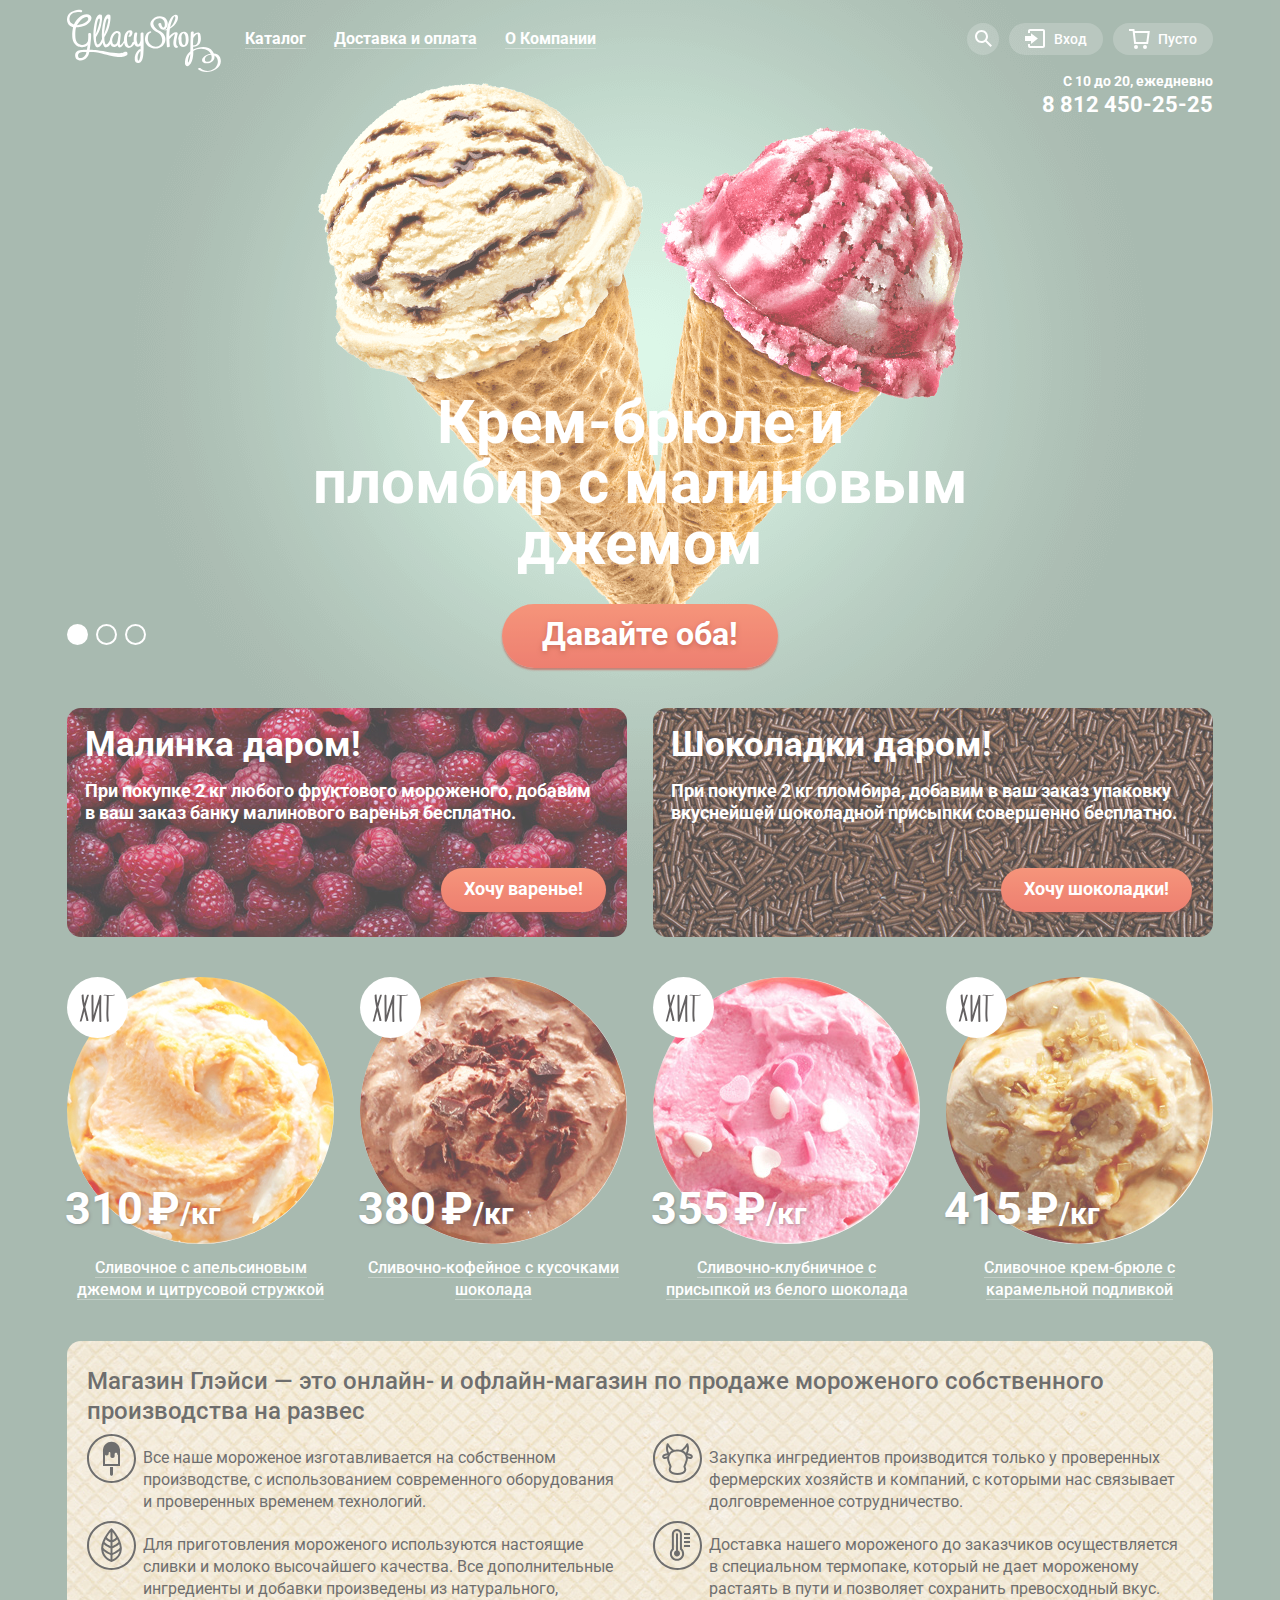
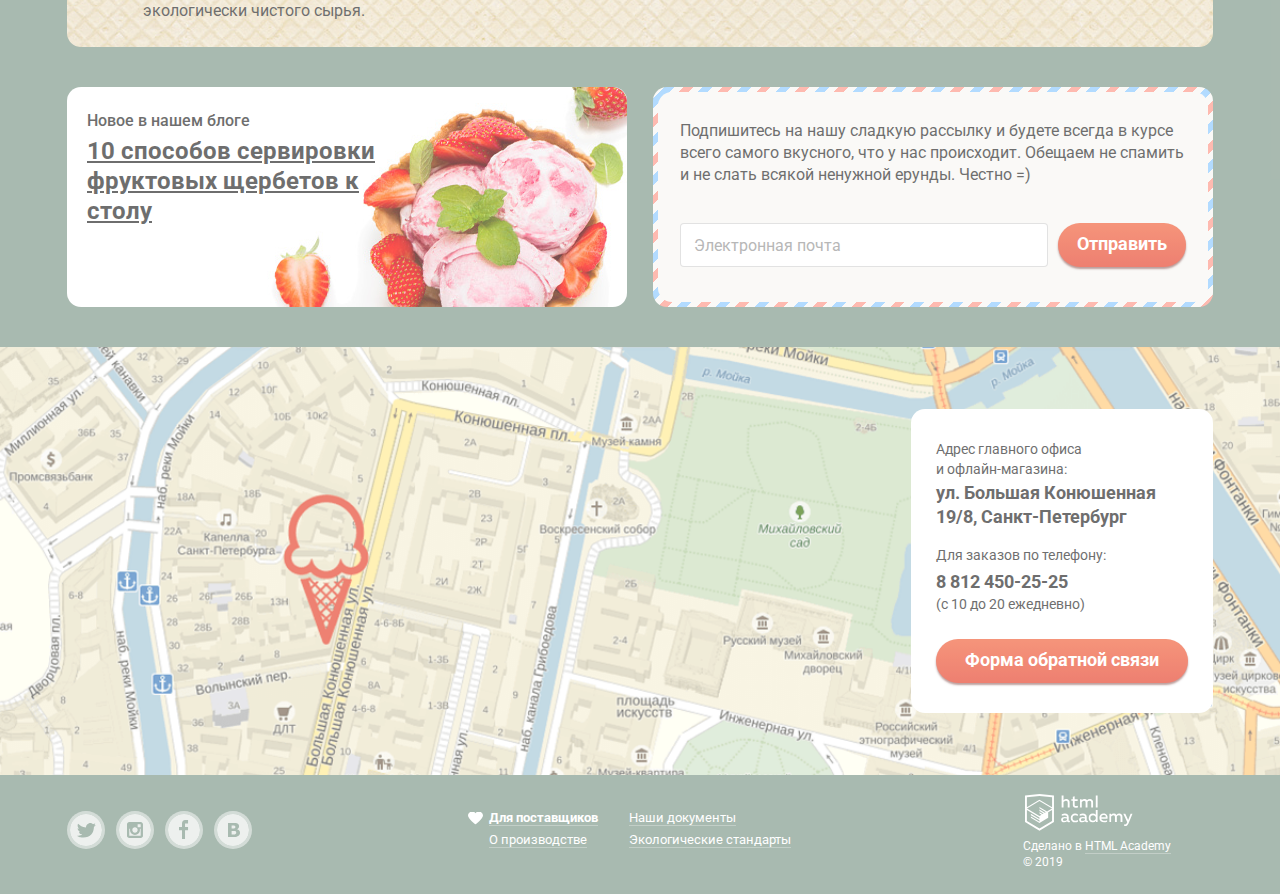
==== index.html @ b6d03031 "Исправление верстки кнопок быстрый просмотр." ====
<!DOCTYPE html>
<html lang="ru">
  <head>
    <meta charset="utf-8">
    <title>HTML Academy: Глейси</title>
    <link href="css/normalize.css" rel="stylesheet">
    <link href="https://fonts.googleapis.com/css?family=Roboto:400,500,700&display=swap" rel="stylesheet">
    <link href="css/style.css" rel="stylesheet">
    <style>
      HTML {
        background-repeat: no-repeat;
        background-position:  50% 0;
        /* Mobile layout by default */
        background-image: url( "img/gllacy-index.jpg" );
      }
      /* Tablet */
      @media ( min-width: 760px ) {
        HTML {
          /* Tablet layout */
          background-image: url( "img/760.png" );
        }
      }
      /* Desktop */
      @media ( min-width: 960px ) {
        HTML {
          /* Desktop layout */
          background-image: url( "img/gllacy-index.jpg" );
        }
      }
    </style>
  </head>
  <body class="theme-green">
    <header class="main-header container">
      <nav class="main-navigation">
        <a class="main-header-logo">
          <img src="img/gllacy-shop-logo.svg" width="154" height="64" alt="Gllacy Shop">
        </a>

        <ul class="site-navigation">
          <li class="site-navigation-item">
            <a class="site-navigation-link" href="catalog.html">
              <span class="link">Каталог</span>
            </a>

            <ul class="site-navigation-submenu">
              <li>
                <a class="site-navigation-submenu-link site-navigation-submenu-link-marked" href="#">Новинки</a>
              </li>

              <li>
                <a class="site-navigation-submenu-link" href="catalog.html">Сливочное</a>
              </li>

              <li>
                <a class="site-navigation-submenu-link" href="#">Щербеты</a>
              </li>

              <li>
                <a class="site-navigation-submenu-link" href="#">Фруктовый лед</a>
              </li>

              <li>
                <a class="site-navigation-submenu-link" href="#">Мелорин</a>
              </li>
            </ul>
          </li>

          <li class="site-navigation-item">
            <a class="site-navigation-link" href="#">
              <span class="link">Доставка и оплата</span>
            </a>
          </li>

          <li class="site-navigation-item">
            <a class="site-navigation-link" href="#">
              <span class="link">О Компании</span>
            </a>
          </li>
        </ul>
      </nav>

      <div class="user-menu">
        <section class="user-menu-search user-menu-dropdown">
          <a class="action-button action-button-search action-button-dropdown" href="#">Поиск</a>

          <h2 class="visually-hidden">Поиск по сайту</h2>

          <form class="form menu-dropdown visually-hidden" action="https://echo.htmlacademy.ru" method="get">
            <label class="visually-hidden" for="search">Поиск</label>
            <input class="text-field" type="search" name="search" id="search" placeholder="Что ищем?" required>

            <button class="visually-hidden" type="submit" tabindex="-1">Найти</button>
          </form>
        </section>

        <section class="user-menu-authorization user-menu-dropdown">
          <a class="action-button action-button-login action-button-dropdown" href="#">Вход</a>

          <h2 class="visually-hidden">Авторизация</h2>

          <form class="form form-vertical menu-dropdown visually-hidden" action="https://echo.htmlacademy.ru" method="post">
            <p class="form-field">
              <label class="visually-hidden" for="login-email">Электронная почта</label>
              <input class="text-field" type="email" name="email" id="login-email" placeholder="Электронная почта" required>
            </p>

            <p class="form-field">
              <label class="visually-hidden" for="login-password">Пароль</label>
              <input class="text-field" type="password" name="password" id="login-password" placeholder="Пароль" required>
            </p>

            <button class="button" type="submit">Войти</button>

            <ul class="links">
              <li class="link-item">
                <a class="link link-theme-light" href="#">Забыли пароль?</a>
              </li>

              <li class="link-item">
                <a class="link link-theme-light" href="#">Новая регистрация</a>
              </li>
            </ul>
          </form>
        </section>

        <section class="user-menu-basket user-menu-dropdown">
          <a class="action-button action-button-basket action-button-dropdown" href="" aria-label="корзина">Пусто</a>

          <h2 class="visually-hidden">Корзина</h2>
        </section>
      </div>

      <div class="contacts">
        <p class="contacts-work-hours">С 10 до 20, ежедневно</p>

        <a class="contacts-phone" href="tel:+78124502525">8 812 450-25-25</a>
      </div>
    </header>

    <main>
      <h1 class="visually-hidden">Магазин мороженого собственного производства Gllacy Shop</h1>

      <section class="promo container">
        <ul class="promo-slides">
          <li class="promo-slide opened">
            <h2 class="promo-slide-title">Крем-брюле и пломбир с малиновым джемом</h2>

            <p class="promo-slide-image">
              <img src="img/promo-slide-1.png" width="1045" height="881" alt="Крем-брюле и пломбир с малиновым джемом">
            </p>

            <a class="button button-large" href="#">Давайте оба!</a>
          </li>

          <li class="promo-slide">
            <h2 class="promo-slide-title">Шоколадный пломбир и лимонный сорбет</h2>

            <p class="promo-slide-image">
              <img src="img/promo-slide-2.png" width="1065" height="859" alt="Шоколадный пломбир и лимонный сорбет">
            </p>

            <a class="button button-large" href="#">Давайте оба!</a>
          </li>

          <li class="promo-slide">
            <h2 class="promo-slide-title">Пломбир с помадкой и&nbsp;клубничный щербет</h2>

            <p class="promo-slide-image">
              <img src="img/promo-slide-3.png" width="1079" height="854" alt="Пломбир с помадкой и клубничный щербет">
            </p>

            <a class="button button-large" href="#">Давайте оба!</a>
          </li>
        </ul>

        <ul class="promo-controls">
          <li class="promo-controls-item">
            <button class="promo-controls-button promo-controls-button-current" id="promo-controls-button-theme-green">
              Крем-брюле и пломбир с малиновым джемом
            </button>
          </li>

          <li class="promo-controls-item">
            <button class="promo-controls-button" id="promo-controls-button-theme-grey">
              Шоколадный пломбир и лимонный сорбет
            </button>
          </li>

          <li class="promo-controls-item">
            <button class="promo-controls-button" id="promo-controls-button-theme-brown">
              Пломбир с помадкой и клубничный щербет
            </button>
          </li>
        </ul>
      </section>

      <section class="discount container">
        <h2 class="visually-hidden">Акции</h2>

        <ul class="discount-list">
          <li class="discount-list-item discount-list-item-raspberries">
            <h3 class="discount-list-title">Малинка даром!</h3>

            <p class="discount-list-text">
              При покупке 2&nbsp;кг любого фруктового мороженого, добавим в&nbsp;ваш заказ банку малинового варенья
              бесплатно.
            </p>

            <p class="discount-list-actions">
              <a class="button" href="#">Хочу варенье!</a>
            </p>
          </li>

          <li class="discount-list-item discount-list-item-chocolate">
            <h3 class="discount-list-title">Шоколадки даром!</h3>

            <p class="discount-list-text">
              При покупке 2&nbsp;кг пломбира, добавим в&nbsp;ваш заказ упаковку вкуснейшей шоколадной присыпки
              совершенно бесплатно.
            </p>

            <p class="discount-list-actions">
              <a class="button" href="#">Хочу шоколадки!</a>
            </p>
          </li>
        </ul>
      </section>

      <section class="hits container">
        <h2 class="visually-hidden">Хиты продаж</h2>

        <ul class="hits-catalog-list">
          <li class="hits-catalog-list-item">
            <article class="product product-hit">
              <h3 class="product-title">
                <a class="link" href="#">Сливочное с&nbsp;апельсиновым джемом и&nbsp;цитрусовой стружкой</a>
              </h3>

              <p class="product-photo">
                <img src="img/product-01.jpg" width="267" height="267" alt="Сливочное с апельсиновым джемом и цитрусовой стружкой">
              </p>

              <p class="product-price">
                310&hairsp;₽
                <span class="product-price-weight">/кг</span>
              </p>

              <a class="button visually-hidden" href="#">Быстрый просмотр</a>
            </article>
          </li>

          <li class="hits-catalog-list-item">
            <article class="product product-hit">
              <h3 class="product-title">
                <a class="link" href="#">Сливочно-кофейное с&nbsp;кусочками шоколада</a>
              </h3>

              <p class="product-photo">
                <img src="img/product-02.jpg" width="267" height="267" alt="Сливочно-кофейное с кусочками шоколада">
              </p>

              <p class="product-price">
                380&hairsp;₽
                <span class="product-price-weight">/кг</span>
              </p>

              <a class="button visually-hidden" href="#">Быстрый просмотр</a>
            </article>
          </li>

          <li class="hits-catalog-list-item">
            <article class="product product-hit">
              <h3 class="product-title">
                <a class="link" href="#">Сливочно-клубничное&nbsp;с присыпкой из&nbsp;белого шоколада</a>
              </h3>

              <p class="product-photo">
                <img src="img/product-03.jpg" width="267" height="267" alt="Сливочно-клубничное с присыпкой из белого шоколада">
              </p>

              <p class="product-price">
                355&hairsp;₽
                <span class="product-price-weight">/кг</span>
              </p>

              <a class="button visually-hidden" href="#">Быстрый просмотр</a>
            </article>
          </li>

          <li class="hits-catalog-list-item">
            <article class="product product-hit">
              <h3 class="product-title">
                <a class="link" href="#">Сливочное крем-брюле&nbsp;с карамельной подливкой</a>
              </h3>

              <p class="product-photo">
                <img src="img/product-04.jpg" width="267" height="267" alt="Сливочное крем-брюле с карамельной подливкой">
              </p>

              <p class="product-price">
                415&hairsp;₽
                <span class="product-price-weight">/кг</span>
              </p>

              <a class="button visually-hidden" href="#">Быстрый просмотр</a>
            </article>
          </li>
        </ul>
      </section>

      <div class="container">
        <section class="about">
          <h2 class="visually-hidden">Магазин мороженного собственного производства Gllacy Shop</h2>

          <p class="about-text">
            Магазин Глэйси &mdash; это онлайн- и&nbsp;офлайн-магазин по&nbsp;продаже мороженого собственного
            производства на&nbsp;развес
          </p>

          <ul class="about-briefly-list">
            <li class="about-briefly-list-item about-briefly-list-item-factory">
              Все наше мороженое изготавливается на&nbsp;собственном производстве, с&nbsp;использованием современного
              оборудования и&nbsp;проверенных временем технологий.
            </li>

            <li class="about-briefly-list-item about-briefly-list-item-suppliers">
              Закупка ингредиентов производится только у&nbsp;проверенных фермерских хозяйств и&nbsp;компаний,
              с&nbsp;которыми нас связывает долговременное сотрудничество.
            </li>

            <li class="about-briefly-list-item about-briefly-list-item-natural">
              Для приготовления мороженого используются настоящие сливки и&nbsp;молоко высочайшего качества. Все
              дополнительные ингредиенты и&nbsp;добавки произведены из&nbsp;натурального, экологически чистого сырья.
            </li>

            <li class="about-briefly-list-item about-briefly-list-item-delivery">
              Доставка нашего мороженого до&nbsp;заказчиков осуществляется в&nbsp;специальном термопаке, который
              не&nbsp;дает мороженому растаять в&nbsp;пути и&nbsp;позволяет сохранить превосходный вкус.
            </li>
          </ul>
        </section>
      </div>

      <div class="content-group container">
        <article class="post-anons">
          <p class="post-anons-subtitle">Новое в нашем блоге</p>

          <h3 class="post-anons-title">
            <a href="#">10&nbsp;способов сервировки фруктовых щербетов к столу</a>
          </h3>
        </article>

        <section class="subscription">
          <h2 class="visually-hidden">Подписка на новости</h2>

          <p class="subscription-text">
            Подпишитесь на&nbsp;нашу сладкую рассылку и&nbsp;будете всегда в&nbsp;курсе всего самого вкусного, что
            у&nbsp;нас происходит. Обещаем не&nbsp;спамить и&nbsp;не&nbsp;слать всякой ненужной ерунды. Честно =)
          </p>

          <form class="form form-subscription" action="https://echo.htmlacademy.ru" method="post">
            <label class="visually-hidden" for="subscription-email">Электронная почта</label>
            <input class="text-field" type="email" name="email" id="subscription-email" placeholder="Электронная почта" required>

            <button class="button" type="submit">Отправить</button>
          </form>
        </section>
      </div>

      <section class="location">
        <div class="container">
          <h2 class="visually-hidden">Наш адрес и телефон</h2>

          <div class="location-contacts">
            <p class="location-contacts-text">
              Адрес главного офиса и&nbsp;офлайн&#8209;магазина:

              <strong class="location-contacts-text-address">ул. Большая Конюшенная 19/8, Санкт-Петербург</strong>
            </p>

            <p class="location-contacts-text">
              Для заказов по телефону:
              <a href="tel:+78124502525" class="location-contacts-text-phone">8 812 450-25-25</a>
              <span class="location-contacts-text-info">(с 10 до 20 ежедневно)</span>
            </p>

            <p class="location-contacts-actions">
              <button class="button js-feedback-dialog-button" type="button">Форма обратной связи</button>
            </p>
          </div>
        </div>

        <p class="location-map">
          <img src="img/map.png" width="1200" height="430" alt="">
        </p>
      </section>
    </main>

    <footer class="main-footer container">
      <ul class="main-footer-socials">
        <li class="main-footer-socials-item">
          <a class="social-button social-button-twitter" href="#">Twitter</a>
        </li>

        <li class="main-footer-socials-item">
          <a class="social-button social-button-instagram" href="#">Instagram</a>
        </li>

        <li class="main-footer-socials-item">
          <a class="social-button social-button-facebook" href="#">Facebook</a>
        </li>

        <li class="main-footer-socials-item">
          <a class="social-button social-button-vk" href="#">Vk</a>
        </li>
      </ul>

      <div class="main-footer-links">
        <ul class="main-footer-links-list">
          <li class="main-footer-links-list-item main-footer-links-list-item-favourite">
            <a class="link" href="#">Для поставщиков</a>
          </li>

          <li class="main-footer-links-list-item">
            <a class="link" href="#">О производстве</a>
          </li>
        </ul>

        <ul class="main-footer-links-list">
          <li class="main-footer-links-list-item">
            <a class="link" href="#">Наши документы</a>
          </li>

          <li class="main-footer-links-list-item">
            <a class="link" href="#">Экологические стандарты</a>
          </li>
        </ul>
      </div>

      <div class="main-footer-copyright">
        <a class="html-academy-logo" href="https://htmlacademy.ru/intensive/htmlcss">
          <img src="img/html-academy-logo.svg" width="108" height="39" alt="HTML Academy">
        </a>

        <p class="main-footer-copyright-text">
          Сделано в
          <a class="link" href="https://htmlacademy.ru/intensive/htmlcss">HTML Academy</a>
          &copy;&nbsp;2019
        </p>
      </div>
    </footer>

    <div class="dialog-overlay">
      <section class="dialog">
        <h2 class="dialog-title">Мы обязательно вам ответим!</h2>

        <form class="form form-vertical form-feedback" action="https://echo.htmlacademy.ru" method="post">
          <p class="form-field">
            <label class="visually-hidden" for="name">Имя</label>
            <input class="text-field" type="text" name="name" id="name" placeholder="Как вас зовут?" required>
          </p>

          <p class="form-field">
            <label class="visually-hidden" for="email">Электронная почта</label>
            <input class="text-field" type="email" name="email" id="email" placeholder="Ваша почта для ответа?" required>
          </p>

          <p class="form-field">
            <label class="visually-hidden" for="message">Сообщение</label>
            <textarea class="textarea-field" name="message" id="message" placeholder="Напишите что-нибудь..." required></textarea>
          </p>

          <button class="button" type="submit">Отправить</button>
        </form>

        <button class="dialog-close js-dialog-close-button" type="button">Закрыть</button>
      </section>
    </div>

    <script src="js/script.js"></script>
  </body>
</html>
---- css/style.css ----
body {
  position: relative;
  z-index: 1;
  font-family: 'Roboto', 'Arial', sans-serif;
  font-size: 16px;
  line-height: 22px;
  transition: background-color 3s;
}

.theme-green {
  color: #ffffff;
  background-color: #849d8f;
}

.theme-grey {
  color: #ffffff;
  background-color: #8996a6;
}

.theme-brown {
  color: #ffffff;
  background-color: #9d8b84;
}

.container {
  width: 1146px;
  padding: 0 27px;
  margin: 0 auto;
}

.visually-hidden {
  position: absolute;
  width: 1px;
  height: 1px;
  margin: -1px;
  clip: rect(0 0 0 0);
  overflow-x: hidden;
}

.link {
  text-decoration: none;
  color: #ffffff;
  border-bottom: 1px solid rgba(255, 255, 255, .3);
}

.link:hover,
.link:focus {
  color: #ffbc9e;
  border-bottom-color: rgba(249, 172, 159, .3);
}

.link-theme-light {
  color: #323232;
  border-bottom-color: rgba(0, 0, 0, .3);
}

.link-theme-light:hover,
.link-theme-light:active {
  color: #e84d37;
  border-bottom-color: rgba(236, 89, 60, .3);
}

.button {
  display: inline-block;
  padding: 9px 23px 11px;
  min-width: 100px;
  font-size: 18px;
  line-height: 24px;
  font-weight: 700;
  text-decoration: none;
  color: #ffffff;
  text-align: center;
  border: 0;
  border-radius: 46px;
  background-image: linear-gradient(#f26843, #e74a35);
  box-shadow: 0 2px 2px 0 rgba(85, 8, 0, .54);
}

.button:hover,
.button:focus {
  color: #fefefe;
  background-image:
    linear-gradient(rgba(255, 255, 255, .2), rgba(255, 255, 255, .2)),
    linear-gradient(#f26843, #e74a35);
  box-shadow: 0 1px 2px 0 #ac1000;
}

.button:active {
  color: #fceeec;
  background-image:
    linear-gradient(rgba(0, 0, 0, .07), rgba(0, 0, 0, .07)),
    linear-gradient(to top, #f26843, #e74a35);
  box-shadow: inset 0 2px 2px 0 #942718;
}

.button-large {
  padding: 8px 40px 12px;
  font-size: 32px;
  line-height: 44px;
  color: #ffffff;
  text-shadow: 0 2px 5px rgba(160, 32, 11, .76);
  background:
    linear-gradient(#f26843, #e74a35);
  box-shadow: 0 2px 2px 0 rgba(172, 16, 0, .64);
}

.button-large:hover,
.button-large:focus {
  background-image:
    linear-gradient(rgba(255, 255, 255, .2), rgba(255, 255, 255, .2)),
    linear-gradient(#f26843, #e74a35);
  box-shadow: 0 2px 2px 0 #ac1000;
}

.button-large:active {
  background:
    linear-gradient(rgba(0, 0, 0, .07), rgba(0, 0, 0, .07)),
    linear-gradient(to top, #f26843, #e74a35);
  box-shadow: inset 0 2px 2px 0 #942718;
}

.secondary-button {
  display: inline-block;
  height: 36px;
  padding: 0 30px;
  font-size: 16px;
  font-weight: 500;
  line-height: 36px;
  text-decoration: none;
  white-space: nowrap;
  color: #ffffff;
  border: none;
  border-radius: 36px;
  background-color: rgba(251, 252, 251, .2);
  box-shadow: inset 0 0 0 2px #ffffff;
}

.secondary-button:hover,
.secondary-button:focus {
  color: #323232;
  background-color: #fbfcfe;
}

.secondary-button:active {
  color: #323232;
  background-color: #ededed;
  box-shadow: inset 0 2px 1px 0 #696969;
}

.text-field,
.textarea-field {
  box-sizing: border-box;
  width: 100%;
  height: 44px;
  padding: 0 13px;
  font: inherit;
  font-weight: 700;
  border: 1px solid rgba(178, 178, 178, .52);
  border-radius: 4px;
  color: #323232;
}

.text-field::-webkit-input-placeholder,
.textarea-field::-webkit-input-placeholder {
  font-weight: 400;
  color: #999999;
}

.text-field:-ms-input-placeholder,
.textarea-field:-ms-input-placeholder {
  font-weight: 400;
  color: #999999;
}

.text-field::-ms-input-placeholder,
.textarea-field::-ms-input-placeholder {
  font-weight: 400;
  color: #999999;
}

.text-field::placeholder,
.textarea-field::placeholder {
  font-weight: 400;
  color: #999999;
}

.text-field:hover,
.textarea-field:hover {
  padding: 0 12px;
  border-width: 2px;
  border-color: rgba(154, 154, 154, .52);
}

.text-field:focus,
.textarea-field:focus {
  padding: 0 12px;
  border-width: 2px;
  border-color: rgba(46, 136, 228, .54);
  outline: none;
}

.textarea-field {
  height: 155px;
  padding: 10px 13px;
}

.textarea-field:hover,
.textarea-field:focus {
  padding: 9px 12px;
}

.checkbox-label {
  display: inline-flex;
  font-weight: 500;
}

.checkbox-label::before {
  content: '';
  flex-shrink: 0;
  display: inline-block;
  width: 24px;
  height: 20px;
  margin-right: 8px;
  opacity: .8;
  background: url('../img/checkbox-field.svg') no-repeat;
  background-size: 20px 20px;
}
.checkbox-input:checked + .checkbox-label::before {
  background-image: url('../img/checkbox-field-checked.svg');
  background-size: 24px 20px;
}

.checkbox-label:hover::before,
.checkbox-input:focus + .checkbox-label::before {
  opacity: 1;
}

.checkbox-input:disabled + .checkbox-label::before {
  opacity: .4;
}

.checkbox-input:focus + .checkbox-label::before {
  outline: 1px dotted #212121; /* todo: сделать кросбраузерно */
  outline: 5px auto -webkit-focus-ring-color;
}

.radio-label {
  position: relative;
  display: inline-flex;
  font-weight: 500;
}

.radio-label::before {
  content: '';
  flex-shrink: 0;
  display: inline-block;
  box-sizing: border-box;
  width: 22px;
  height: 22px;
  margin-right: 10px;
  border: 3px solid rgba(255, 255, 255, .8);
  border-radius: 50%;
}

.radio-input:checked + .radio-label::after {
  content: '';
  position: absolute;
  left: 11px;
  top: 11px;
  -webkit-transform: translate(-50%, -50%);
  transform: translate(-50%, -50%);
  border: 4px solid rgba(255, 255, 255, .8);
  border-radius: 50%;
}

.radio-input:not(:disabled) + .radio-label:hover::before,
.radio-input:checked:not(:disabled) + .radio-label:hover::after {
  border-color: #ffffff;
}

.radio-input:disabled + .radio-label::before,
.radio-input:checked:disabled + .radio-label::after {
  border-color: rgba(255, 255, 255, .4);
}

.radio-input:focus + .radio-label::before {
  outline: 1px dotted #212121; /* todo: сделать кросбраузерно */
  outline: 5px auto -webkit-focus-ring-color;
}

.select-field {
  box-sizing: border-box;
  width: 194px;
  height: 37px;
  padding: 0 15px;
  color: #ffffff;
  border-radius: 37px;
  border: none;
  background-color: rgba(248, 247, 244, .2);
  background-image: url('../img/select-arrow.svg');
  background-repeat: no-repeat;
  background-position: calc(100% - 15px) 50%;
  -webkit-appearance: none;
  -moz-appearance: none;
  appearance: none;
}

.select-field:hover {
  color: #323232;
  background-image: url('../img/select-arrow-hover.svg');
}

.select-field::-ms-expand {
  display: none;
}

.select-field option {
  color: #323232;
}

.noUi-target {
  position: relative;
  width: 100%;
  height: 4px;
  background-color: rgba(248, 247, 244, .5);
}

.noUi-base,
.noUi-connects {
  position: relative;
  z-index: 1;
  width: 100%;
  height: 100%;
}

.noUi-connects {
  overflow: hidden;
  z-index: 0;
}

.noUi-connect,
.noUi-origin {
  will-change: transform;
  position: absolute;
  z-index: 1;
  top: 0;
  left: 0;
  height: 100%;
  width: 100%;
  -webkit-transform-origin: 0 0;
  transform-origin: 0 0;
  -webkit-transform-style: flat;
  transform-style: flat;
}

.noUi-connect {
  background-color: #ffffff;
}

.noUi-origin {
  left: auto;
  right: 0;
  height: 0;
}

.noUi-state-tap .noUi-connect,
.noUi-state-tap .noUi-origin {
  transition: -webkit-transform 0.3s;
  transition: transform 0.3s;
  transition: transform 0.3s, -webkit-transform 0.3s;
}

.noUi-handle {
  position: absolute;
  top: -8px;
  right: -10px;
  left: auto;
  box-sizing: border-box;
  width: 20px;
  height: 20px;
  background-color: #ababab;
  border: 8px solid #ffffff;
  border-radius: 50%;
  -webkit-backface-visibility: hidden;
  backface-visibility: hidden;
}

.noUi-active {
  top: -9px;
  right: -11px;
  width: 22px;
  height: 22px;
  border-width: 9px;
}

.form {
  display: flex;
  flex-wrap: wrap;
}

.form-vertical .form-field {
  width: 100%;
}

.form .links {
  margin: 0 0 0 19px;
  padding: 0;
  font-size: 13px;
  line-height: 22px;
  list-style: none;
}

.form-field {
  margin: 0;
}

.form-field:not(:only-child) {
  margin-bottom: 20px;
}

.form-subscription {
  justify-content: space-between;
}

.form-subscription .text-field {
  width: 368px;
}

.form-subscription .button {
  padding-left: 19px;
  padding-right: 19px;
}

.form-feedback .text-field {
  width: 267px;
}

.form-feedback .button {
  margin-left: auto;
}

.label-field {
  display: block;
  margin: 0 0 8px 16px;
  font-size: 14px;
  line-height: 16px;
  font-weight: 500;
}

body {
  opacity: .7;
}

.checkbox-field-group,
.radio-field-group {
  display: flex;
  align-items: center;
  padding: 7px 15px;
  border-radius: 37px;
  background-color: rgba(255, 255, 255, .2);
}

.checkbox-field,
.radio-field {
  display: inline-flex;
  margin: 0;
}

.checkbox-field:not(:last-child) {
  margin-right: 20px;
}

.radio-field:not(:last-child) {
  margin-right: 18px;
}

.range-field {
  width: 176px;
  padding: 16.5px 20px;
  border-radius: 37px;
  background-color: rgba(255, 255, 255, .2);
}

.breadcrumbs-list {
  display: inline-flex;
  padding: 0;
  margin: 0;
  font-size: 14px;
  line-height: 16px;
  list-style: none;
}

.breadcrumbs-item:not(:last-child)::after {
  content: '\00BB';
  margin-left: 3px;
}

.breadcrumbs-item:not(:last-child) {
  margin-right: 8px;
}

.pagination {
  display: flex;
  margin: 0;
  padding: 0;
  list-style: none;
}

.pagination-item:not(:last-child) {
  margin-right: 2px;
}

.pagination-button {
  display: block;
  box-sizing: border-box;
  min-width: 26px;
  padding: 0 3px;
  font-size: 16px;
  font-weight: 500;
  line-height: 26px;
  text-decoration: none;
  text-align: center;
  color: #ffffff;
  border-radius: 50%;
}

.pagination-button:hover {
  background-color: rgba(255, 255, 255, .2);
}

.pagination-button-current,
.pagination-button-current:hover {
  color: #323232;
  background-color: #ffffff;
}

.pagination-button-back,
.pagination-button-forward {
  position: relative;
  font-size: 0;
}

.pagination-button-back {
  margin-right: 5px;
}
.pagination-button-forward {
  margin-left: 5px;
}

.pagination-button-back:hover,
.pagination-button-forward:hover {
  background: none;
}

.pagination-button-back::before,
.pagination-button-forward::before {
  content: '';
  position: absolute;
  top: 8px;
  width: 8px;
  height: 8px;
  border-color: #ffffff;
  border-style: solid;
  -webkit-transform: rotate(45deg);
  transform: rotate(45deg);
}

.pagination-button-back::before {
  left: 10px;
  border-width: 0 0 1.3px 1.3px;
}

.pagination-button-forward::before {
  right: 10px;
  border-width: 1.3px 1.3px 0 0;
}

.pagination-button-disabled::before {
  border-color: rgba(255, 255, 255, .2);
}

.main-header {
  display: flex;
  flex-wrap: wrap;
  justify-content: space-between;
  align-items: center;
  padding-top: 9px;
}

.main-navigation {
  display: inline-flex;
  max-width: 873px;
  align-items: center;
}

.main-header .breadcrumbs-list {
  align-self: flex-end;
  margin-bottom: 4px;
  width: 80%;
}

.main-header .contacts {
  width: 20%;
  text-align: right;
}

.main-header .user-menu + .contacts {
  width: 100%;
}

.main-header-logo {
  margin-right: 10px;
}

.main-header-logo img {
  vertical-align: bottom;
}

.site-navigation {
  display: inline-flex;
  flex-wrap: wrap;
  max-width: 725px;
  padding: 0;
  margin: -5px 0 0;
  list-style: none;
}

.site-navigation-link {
  display: inline-block;
  padding: 0 14px;
  line-height: 32px;
  font-weight: 700;
  border-radius: 14px;
  text-decoration: none;
}

.site-navigation-item {
  position: relative;
}

.site-navigation-link:hover,
.site-navigation-link:focus {
  background-color: #f7f6f3;
}

.site-navigation-link:active {
  background-color: #ededed;
}

.site-navigation-link-current,
.site-navigation-link-current:hover,
.site-navigation-link-current:focus {
  background-color: #d07058;
}

.site-navigation-link:hover .link,
.site-navigation-link:focus .link {
  border: none;
  color: #323232;
}

.site-navigation-link-current .link,
.site-navigation-link:hover .link,
.site-navigation-link:focus .link {
  border: none;
  color: #323232;
}

.site-navigation-link-current .link,
.site-navigation-link-current:hover .link,
.site-navigation-link-current:focus .link {
  color: #ffffff;
}

.site-navigation-submenu {
  position: absolute;
  top: 37px;
  left: -7px;
  z-index: 2;
  width: 1px;
  height: 1px;
  margin: -1px;
  padding: 4px 0 6px;
  list-style: none;
  border-radius: 4px;
  box-shadow: 0 20px 20px 0 rgba(0, 0, 0, .4);
  background-color: #ffffff;
  clip: rect(0 0 0 0);
}

.site-navigation-item:hover .site-navigation-submenu,
.site-navigation-link:focus + .site-navigation-submenu {
  width: auto;
  height: auto;
  margin: auto;
  clip: auto;
}

.site-navigation-submenu:focus-within {
  width: auto;
  height: auto;
  margin: auto;
  clip: auto;
}

.site-navigation-item:hover .site-navigation-submenu::before,
.site-navigation-link:focus + .site-navigation-submenu::before {
  content: '';
  position: absolute;
  top: -5px;
  width: 100%;
  height: 5px;
}

.site-navigation-submenu-link {
  display: block;
  padding: 0 20px;
  font-size: 14px;
  line-height: 32px;
  text-decoration: none;
  white-space: nowrap;
  color: #323232;
}

.site-navigation-submenu-link:hover,
.site-navigation-submenu-link:focus {
  background-image: linear-gradient(transparent 2px, #fbded7 2px, #fbded7 30px, transparent 30px);
}

.site-navigation-submenu-link:active {
  background-image: linear-gradient(transparent 2px, #f6b5a5 2px, #f6b5a5 30px, transparent 30px);
}

.site-navigation-submenu-link-current,
.site-navigation-submenu-link-current:hover,
.site-navigation-submenu-link-current:focus {
  color: #ffffff;
  background-image: linear-gradient(transparent 2px, #d07058 2px, #d07058 30px, transparent 30px);
}

.site-navigation-submenu-link-marked {
  position: relative;
  padding-bottom: 4px;
  font-weight: 700;
}

.site-navigation-submenu-link-marked::before {
  content: '';
  position: absolute;
  left: 6px;
  right: 9px;
  bottom: 0;
  border-bottom: 1px solid rgba(53, 53, 53, .2);
}

.action-button {
  display: inline-flex;
  justify-content: center;
  align-items: center;
  height: 32px;
  padding: 0 16px;
  font-size: 14px;
  line-height: 32px;
  font-weight: 500;
  color: #ffffff;
  text-decoration: none;
  border-radius: 32px;
  background-color: rgba(255, 255, 255, .2);
}

.action-button::before {
  content: '';
  display: inline-block;
  background-repeat: no-repeat;
}

.action-button:hover,
.action-button:focus {
  color: #323232;
  background-color: #f8f7f4;
}

.action-button-search {
  width: 32px;
  padding: 0;
  font-size: 0;
}

.action-button-search::before {
  width: 17px;
  height: 17px;
  background-image: url('../img/action-button-search.svg');
}

.action-button-search:hover::before,
.action-button-search:focus::before {
  background-image: url('../img/action-button-search-hover.svg')
}

.action-button-login::before {
  width: 21px;
  height: 19px;
  margin-right: 8px;
  background-image: url('../img/action-button-login.svg');
}

.action-button-login:hover::before,
.action-button-login:focus::before {
  background-image: url('../img/action-button-login-hover.svg');
}

.action-button-basket::before {
  width: 21px;
  height: 20px;
  margin-right: 8px;
  background-image: url('../img/action-button-basket.svg');
}

.action-button-basket:not(.action-button-basket-fill):hover::before,
.action-button-basket:not(.action-button-basket-fill):focus::before {
  background-image: url('../img/action-button-basket-hover.svg');
}

.action-button-basket-fill {
  color: #323232;
  background-color: #f8f7f4;
}

.action-button-basket-fill::before {
  width: 21px;
  height: 20px;
  margin-right: 8px;
  background-image: url('../img/action-button-basket-fill.svg');
}

.user-menu {
  display: inline-flex;
  flex-wrap: wrap;
  max-width: 273px;
  margin-top: -5px;
}

.user-menu .action-button {
  margin-left: 10px;
}

.user-menu-dropdown {
  position: relative;
}

.menu-dropdown {
  position: absolute;
  right: 0;
  z-index: 1;
  box-sizing: border-box;
  padding: 20px 15px;
  margin-top: 5px;
  color: #323232;
  border-radius: 4px;
  background-color: #f8f7f4;
}

.menu-dropdown::before {
  content: '';
  position: absolute;
  top: -5px;
  right: 0;
  width: 150px;
  height: 5px;
}

.user-menu-authorization .menu-dropdown {
  padding: 20px;
}

.user-menu-dropdown:hover .menu-dropdown,
.action-button-dropdown:focus .menu-dropdown {
  height: auto;
  clip: auto;
  overflow: visible;
}

.user-menu-search:hover .menu-dropdown,
.action-button-search:focus .menu-dropdown {
  width: 341px;
}

.user-menu-authorization:hover .menu-dropdown,
.action-button-login:focus .menu-dropdown {
  width: 280px;
}

.user-menu-basket:hover .menu-dropdown,
.action-button-basket:focus .menu-dropdown {
  width: 540px;
}

.user-menu-search:focus-within .menu-dropdown {
  width: 341px;
  height: auto;
  clip: auto;
  overflow: visible;
}

.user-menu-authorization:focus-within .menu-dropdown {
  width: 280px;
  height: auto;
  clip: auto;
  overflow: visible;
}

.user-menu-basket:focus-within .menu-dropdown {
  width: 540px;
  height: auto;
  clip: auto;
  overflow: visible;
}

.basket-table {
  width: 100%;
  border-collapse: collapse;
  font-size: 13px;
  line-height: 16px;
}

.basket-table-cell {
  padding-bottom: 18px;
  vertical-align: baseline;
}

.basket-table-cell:nth-child(1):not(.basket-table-cell-total) {
  padding-right: 6px;
}

.basket-table-cell:nth-child(3) {
  box-sizing: border-box;
  padding-left: 14px;
}

.basket-table-cell:nth-child(4) {
  box-sizing: border-box;
  width: 130px;
  padding-left: 18px;
}

.basket-table-cell:nth-child(5) {
  box-sizing: border-box;
  width: 80px;
  padding-left: 10px;
}

.remove-table-row {
  display: inline-block;
  width: 17px;
  height: 17px;
  font-size: 0;
  vertical-align: bottom;
  border: none;
  background: url('../img/remove-table-row.svg') 0 50% no-repeat;
  background-size: 11px 11px;
}

.basket-table-cell-image {
  display: inline-block;
  width: 33px;
  height: 33px;
  margin: 0;
  vertical-align: -13px;
  border-radius: 50%;
  overflow: hidden;
}

.basket-table-cell-image img {
  display: block;
}

.basket-table-cell-text-marked {
  color: #999999;
}

.basket-table-cell-nowrap {
  white-space: nowrap;
}

.basket-table-cell-total {
  padding: 13px 0;
  font-size: 15px;
  line-height: 18px;
  font-weight: 700;
  text-align: right;
  border-top: 1px solid #cacac7;
}

.user-menu-basket .button {
  margin-left: 100%;
  -webkit-transform: translateX(-100%);
  transform: translateX(-100%);
}

.contacts {
  font-weight: 700;
}

.contacts-work-hours {
  margin: 0 0 4px 0;
  font-size: 14px;
  line-height: 16px;
}

.contacts-phone {
  font-size: 22px;
  line-height: 24px;
  text-decoration: none;
  color: #ffffff;
}

.promo {
  margin-bottom: 35px;
}

.promo-slides {
  margin: 0;
  padding: 0;
  list-style: none;
  text-align: center;
}

.promo-slide  {
  width: 0;
  height: 0;
  opacity: 0;
  visibility: hidden;
  overflow: hidden;
  transition: 2s visibility, opacity 3s;
}

.promo-slide.opened {
  width: auto;
  height: auto;
  padding-top: 275px;
  padding-bottom: 5px;
  opacity: 1;
  visibility: visible;
  transition: 2s opacity;
}

.promo-slide-title {
  max-width: 670px;
  margin: 0 auto 30px;
  font-size: 60px;
  line-height: 60.35px;
  font-weight: 700;
}

.promo-slide-image {
  position: absolute;
  top: 0;
  z-index: -1;
  display: flex;
  justify-content: center;
  width: 1146px;
  margin: 0;
}

.promo-controls {
  position: absolute;
  display: inline-flex;
  margin: -49px 0 0;
  padding: 0;
  list-style: none;
}

.promo-controls-item:not(:last-child) {
  margin-right: 8px;
}

.promo-controls-button {
  width: 21px;
  height: 21px;
  font-size: 0;
  vertical-align: top;
  border: 2px solid #ffffff;
  border-radius: 50%;
  background: none;
}

.promo-controls-button:not(.promo-controls-button-current):hover {
  background-color: rgba(248, 247, 244, .4);
}

.promo-controls-button-current {
  background-color: #ffffff;
}

.discount {
  margin-bottom: 40px;
}

.discount-list {
  display: flex;
  justify-content: space-between;
  margin: 0;
  padding: 0;
  list-style: none;
  font-weight: 700;
}

.discount-list-item {
  box-sizing: border-box;
  width: 560px;
  padding: 16px 21px 25px 18px;
  border-radius: 14px;
}

.discount-list-title {
  margin: 0 0 15px 0;
  font-size: 35px;
  line-height: 41px;
}

.discount-list-text {
  margin: 0 0 44px 0;
  font-size: 18px;
}

.discount-list-actions {
  margin: 0;
  text-align: right;
}

.discount-list-item-raspberries {
  background-color: #8b152e;
  background-image: url('../img/discount-list-item-raspberries.jpg');
  background-position: 0 0;
  background-size: cover;
  background-repeat: no-repeat;
}

.discount-list-item-chocolate {
  background-color: #714c3b;
  background-image: url('../img/discount-list-item-chocolate.jpg');
  background-position: 0 0;
  background-size: cover;
  background-repeat: no-repeat;
}

.hits {
  margin-bottom: 40px;
}

.hits-catalog-list {
  display: flex;
  flex-wrap: wrap;
  margin: 0 -13px 0;
  padding: 0;
  list-style: none;
}

.hits-catalog-list-item {
  width: 293px;
}

.product {
  position: relative;
  display: flex;
  flex-direction: column;
  align-items: center;
  padding: 0 13px;
}

.product-title {
  order: 1;
  width: 260px;
  margin: 0;
  font-size: 16px;
  line-height: 22px;
  font-weight: 500;
  text-align: center;
}

.product-photo {
  width: 267px;
  height: 267px;
  margin: 0 0 13px 0;
  border-radius: 50%;
  overflow: hidden;
}

.product-photo img {
  display: block;
  width: 100%;
  height: auto;
}

.product-price {
  position: absolute;
  top: 209px;
  left: 11px;
  display: inline-flex;
  align-items: baseline;
  margin: 0;
  font-size: 45px;
  line-height: 45px;
  font-weight: 700;
  text-shadow: 1px 1px 3px rgba(49, 50, 53, .5);
}

.product-price-weight {
  font-size: 30px;
}

.product-hit::after {
  content: '';
  position: absolute;
  top: 0;
  left: 13px;
  width: 61px;
  height: 61px;
  background-image: url('../img/product-hit.svg');
  background-repeat: no-repeat;
}

.product .button {
  order: 2;
}

.product:hover::before {
  content: '';
  position: absolute;
  top: -6px;
  right: 0;
  bottom: -75px;
  left: 0;
  z-index: 1;
  border-radius: 4px;
  background-color: rgba(248, 247, 244, .2);
}

.product:hover .button {
  bottom: -59px;
  z-index: 1;
  width: auto;
  height: auto;
  clip: auto;
}

.product:focus-within::before {
  content: '';
  position: absolute;
  top: -6px;
  right: 0;
  bottom: -75px;
  left: 0;
  z-index: 1;
  border-radius: 4px;
  background-color: rgba(248, 247, 244, .2);
}

.product:focus-within .button {
  bottom: -59px;
  z-index: 1;
  width: auto;
  height: auto;
  clip: auto;
}

.about {
  margin-bottom: 40px;
  padding: 25px 20px;
  color: #323232;
  border-radius: 14px;
  background-image: url('../img/about.jpg');
  background-position: 0 0;
}

.about-text {
  margin: 0 0 8px 0;
  font-size: 24px;
  line-height: 30px;
  font-weight: 500;
}

.about-briefly-list {
  display: flex;
  flex-wrap: wrap;
  justify-content: space-between;
  margin: 0;
  padding: 0;
  list-style: none;
}

.about-briefly-list-item {
  position: relative;
  box-sizing: border-box;
  width: 540px;
  padding: 13px 0 0 56px;
}

.about-briefly-list-item:not(:nth-last-child(-n+2)) {
  margin-bottom: 8px;
}

.about-briefly-list-item::before {
  content: '';
  position: absolute;
  top: 0;
  left: 0;
  width: 49px;
  height: 49px;
  background-repeat: no-repeat;
}

.about-briefly-list-item-factory::before {
  background-image: url('../img/about-briefly-list-item-factory.svg');
}

.about-briefly-list-item-natural::before {
  background-image: url('../img/about-briefly-list-item-natural.svg');
}

.about-briefly-list-item-suppliers::before {
  background-image: url('../img/about-briefly-list-item-suppliers.svg');
}

.about-briefly-list-item-delivery::before {
  background-image: url('../img/about-briefly-list-item-delivery.svg');
}

.content-group {
  display: flex;
  justify-content: space-between;
  margin-bottom: 40px;
}

.post-anons {
  box-sizing: border-box;
  width: 560px;
  padding: 23px 250px 20px 20px;
  color: #323232;
  border-radius: 14px;
  background-color: #ffffff;
  background-image: url('../img/post-anons.jpg');
  background-position: 50% 50%;
  background-size: cover;
  background-repeat: no-repeat;
}

.post-anons-subtitle {
  margin: 0 0 4px 0;
  font-weight: 500;
}

.post-anons-title {
  margin: 0;
}

.post-anons-title a {
  font-size: 24px;
  line-height: 30px;
  font-weight: 700;
  color: inherit;
}

.subscription {
  position: relative;
  z-index: 1;
  box-sizing: border-box;
  width: 560px;
  padding: 33px 27px 40px;
  color: #323232;
  border-radius: 14px;
  background-image:
    repeating-linear-gradient(-45deg,
    #fe9e90 2px, #fe9e90 9px,
    #f8f7f4 9px, #f8f7f4 15.71px,
    #92cdff 15.71px, #92cdff 22.71px,
    #f8f7f4 22.71px, #f8f7f4 29.42px
    );
  background-repeat: no-repeat;
}

.subscription::before {
  content: '';
  position: absolute;
  top: 5px;
  right: 5px;
  bottom: 5px;
  left: 5px;
  z-index: -1;
  border-radius: 14px;
  background-color: #f8f7f4;
}

.subscription-text {
  margin: 0 0 37px 0;
}

.location {
  position: relative;
  z-index: 1;
  padding: 59px 0;
  background-color: #e2e3ca;
}

.location .container {
  display: flex;
  min-height: 310px;
}

.location-map {
  position: absolute;
  top: 0;
  right: 0;
  bottom: 0;
  left: 0;
  z-index: -1;
  min-width: 1200px;
  margin: 0;
  overflow: hidden;
}

.location-map img {
  display: block;
  width: 100%;
  height: auto;
}

.location-contacts {
  box-sizing: border-box;
  width: 302px;
  margin: auto 0 auto auto;
  padding: 30px 25px;
  font-size: 14px;
  line-height: 20px;
  color: #323232;
  border-radius: 14px;
  background-color: #ffffff;
}

.location-contacts-text {
  margin: 0;
}

.location-contacts-text-address {
  display: block;
  margin: 2px 0 16px;
  font-size: 18px;
  line-height: 24px;
  font-weight: 700;
}

.location-contacts-text-phone {
  display: block;
  margin-top: 6px;
  font-size: 18px;
  line-height: 22px;
  font-weight: 700;
  color: #323232;
  text-decoration: none;
}

.location-contacts-text-info {
  display: block;
  line-height: 22px;
}

.location-contacts-actions {
  margin: 24px 0 0;
}

.location-contacts-actions .button {
  width: 100%;
}

.catalog {
  position: relative;
  padding-bottom: 30px;
}

.catalog::before {
  content: '';
  position: absolute;
  right: 27px;
  left: 27px;
  bottom: 0;
  height: 1px;
  background-color: rgba(255, 255, 255, .3);
}

.catalog-title {
  font-size: 35px;
  line-height: 41px;
  margin: 0 0 25px 0;
}

.catalog-filter {
  display: flex;
  flex-wrap: wrap;
  align-items: flex-end;
  margin-bottom: 25px;
}

.catalog-filter .form-field {
  border: 0;
  margin: 0 0 15px 0;
  padding: 0;
}

.catalog-filter .form-field:not(:last-child) {
  margin-right: 16px;
}

.catalog-list {
  display: flex;
  flex-wrap: wrap;
  margin: 0 -13px 81px;
  padding: 0;
  list-style: none;
}

.catalog-list-item {
  width: 293px;
  margin-bottom: 37px;
}

.catalog-list-item:nth-last-child(-n+4) {
  margin-bottom: 0;
}

.catalog .pagination {
  margin-right: -8px;
}

.catalog .pagination-item:first-child {
  margin-left: auto;
}

.main-footer {
  display: flex;
  padding-top: 19px;
  padding-bottom: 24px;
}

.main-footer-socials {
  position: absolute;
  display: flex;
  margin: 17px 0 0;
  padding: 0;
  list-style: none;
}

.main-footer-socials-item:not(:last-child) {
  margin-right: 11px;
}

.social-button {
  display: block;
  box-sizing: border-box;
  width: 38px;
  height: 38px;
  font-size: 0;
  background-repeat: no-repeat;
  border: 3px solid rgba(255, 255, 255, .63);
  border-radius: 50%;
  opacity: .8;
}

.social-button:hover,
.social-button:focus {
  border-color: rgba(255, 255, 255, .7);
  opacity: 1;
}

.social-button-twitter {
  background-image: url('../img/social-button-twitter.svg');
}

.social-button-instagram {
  background-image: url('../img/social-button-instagram.svg');
}

.social-button-facebook {
  background-image: url('../img/social-button-facebook.svg');
}

.social-button-vk {
  background-image: url('../img/social-button-vk.svg');
}

.social-button-twitter:active {
  background-image: url('../img/social-button-twitter-active.svg');
}

.social-button-instagram:active {
  background-image: url('../img/social-button-instagram-active.svg');
}

.social-button-facebook:active {
  background-image: url('../img/social-button-facebook-active.svg');
}

.social-button-vk:active {
  background-image: url('../img/social-button-vk-active.svg');
}

.main-footer-links {
  position: relative;
  left: 50%;
  display: inline-flex;
  margin-top: 15px;
  font-size: 13px;
  line-height: 18px;
  -webkit-transform: translateX(-50%);
  transform: translateX(-50%);
}

.main-footer-links-list {
  margin: 0;
  padding: 0;
  list-style: none;
}

.main-footer-links-list:not(:last-child) {
  margin-right: 31px;
}

.main-footer-links-list-item:not(:last-child) {
  margin-bottom: 4px;
}

.main-footer-links-list-item-favourite {
  position: relative;
  font-weight: 700;
}

.main-footer-links-list-item-favourite::before {
  content: '';
  position: absolute;
  top: 50%;
  left: -21px;
  width: 15px;
  height: 13px;
  background-image: url('../img/main-footer-links-list-item-favourite.svg');
  -webkit-transform: translateY(-50%);
  transform: translateY(-50%);
}

.main-footer-copyright {
  max-width: 190px;
  margin-left: auto;
  font-size: 12px;
  line-height: 16px;
  color: #fefefe;
}

.html-academy-logo {
  display: block;
  width: 108px;
  margin-left: 2px;
}

.html-academy-logo img {
  display: block;
  width: 100%;
  height: auto;
}

.main-footer-copyright-text {
  margin: 7px 0 0;
}

.dialog-overlay {
  position: fixed;
  left: 0;
  top: 0;
  z-index: 1;
  display: none;
  width: 100%;
  height: 100%;
  background-color: rgba(0,0,0, .3);
}

.dialog {
  position: relative;
  margin: auto;
  box-sizing: border-box;
  width: 478px;
  padding: 15px 25px 25px;
  color: #323232;
  border-radius: 9px;
  background: #f8f7f4;
}

.dialog-title {
  margin: 0 0 20px 0;
  font-size: 24px;
  line-height: 28px;
  font-weight: 500;
}

.dialog-close {
  position: absolute;
  width: 18px;
  height: 17px;
  top: 15px;
  right: 15px;
  font-size: 0;
  border: none;
  background: url('../img/dialog-close.svg') 50% 50% no-repeat;
}

.dialog-overlay.opened {
  display: flex;
}
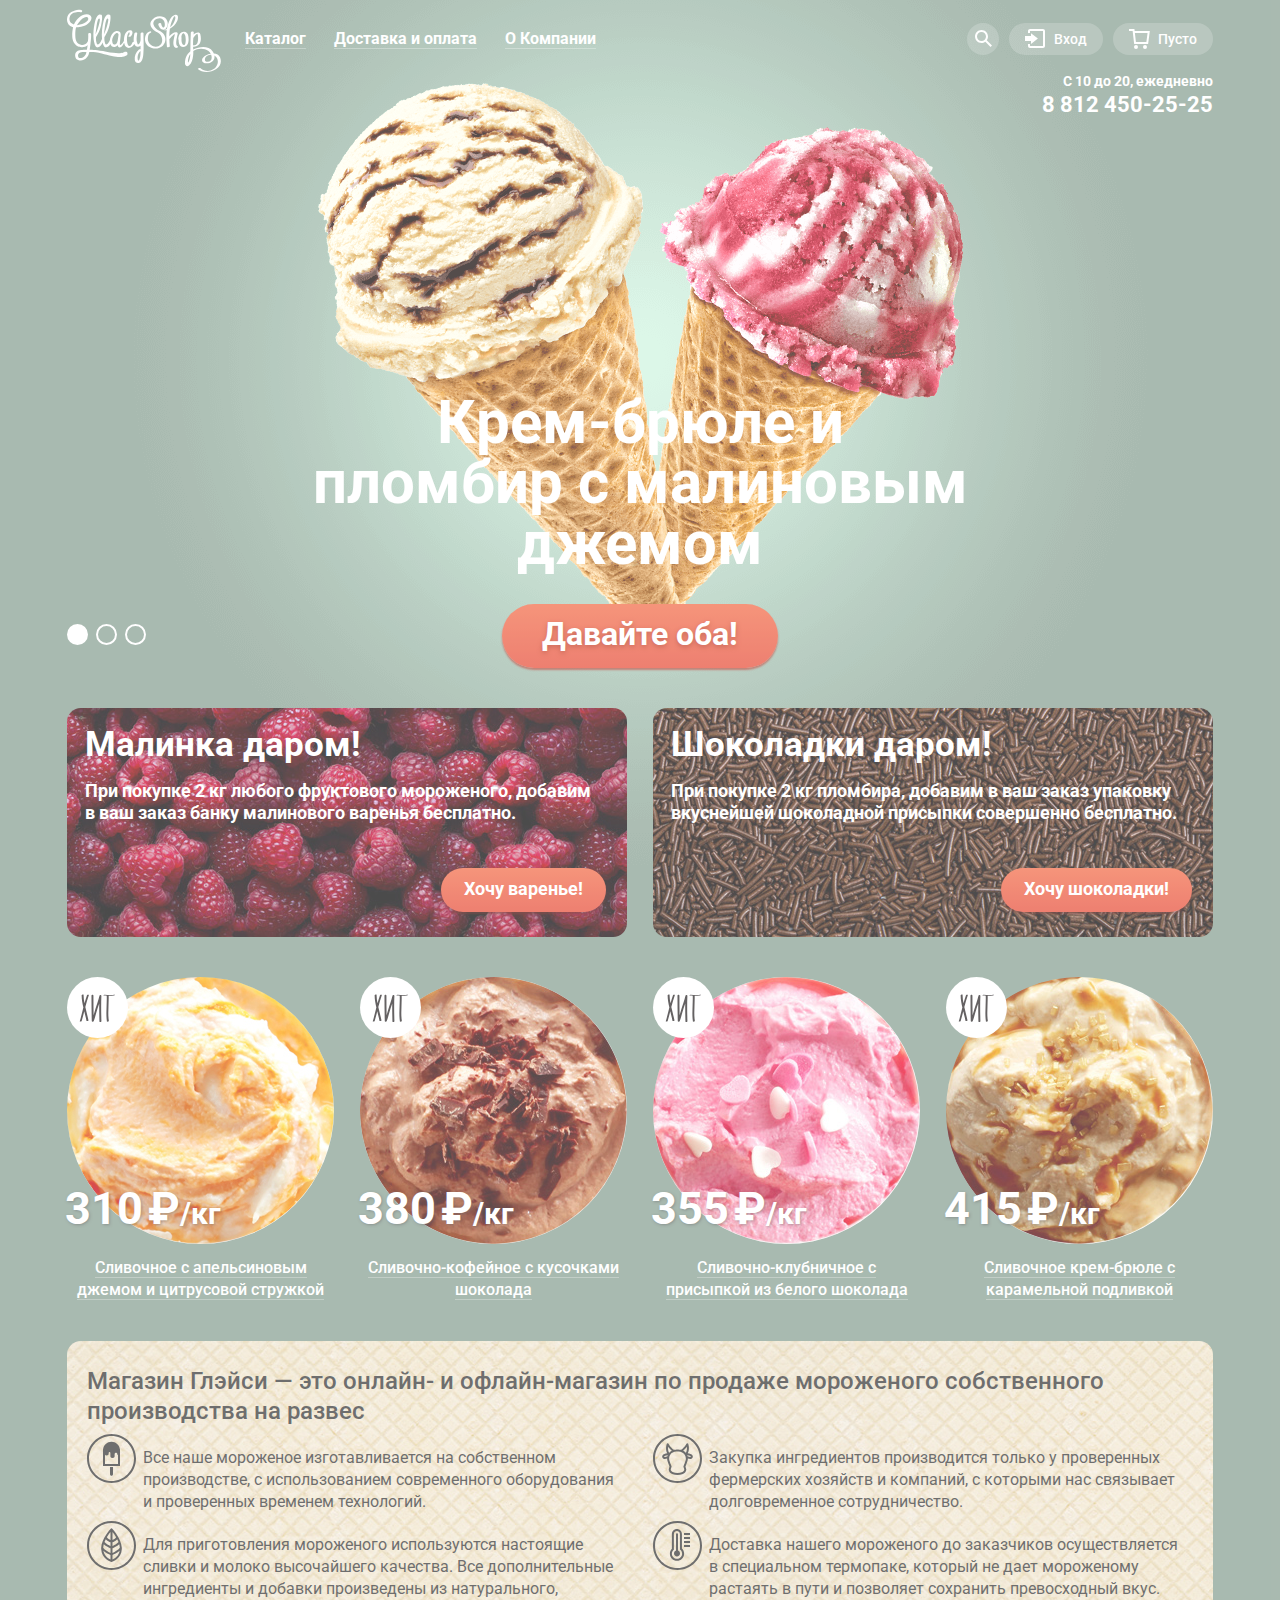
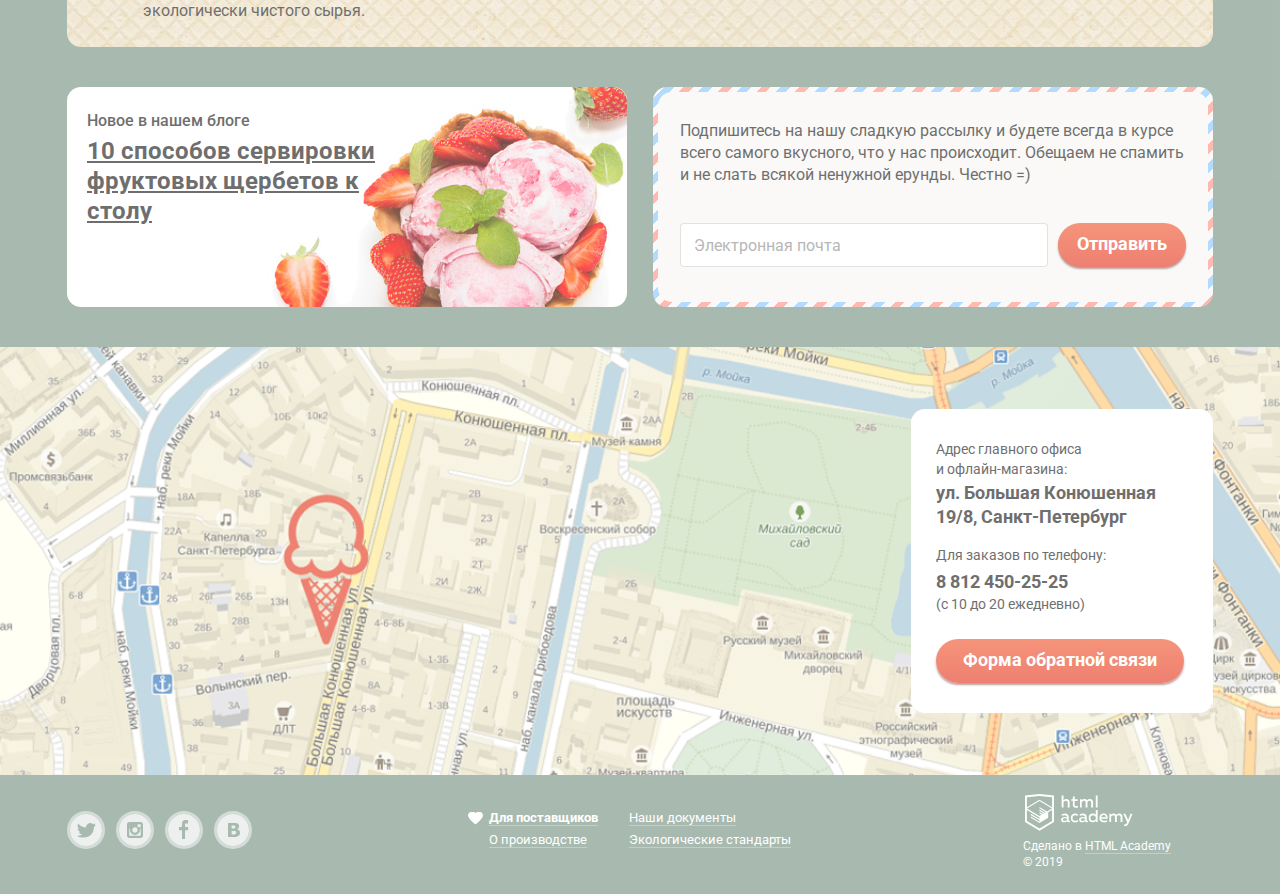
==== commit be308677: "Удаление лишней обертки, правка ширины, замена кнопки на ссылку для функциональности." ====
--- a/index.html
+++ b/index.html
@@ -206,9 +206,7 @@
               бесплатно.
             </p>
 
-            <p class="discount-list-actions">
-              <a class="button" href="#">Хочу варенье!</a>
-            </p>
+            <a class="button" href="#">Хочу варенье!</a>
           </li>
 
           <li class="discount-list-item discount-list-item-chocolate">
@@ -219,9 +217,7 @@
               совершенно бесплатно.
             </p>
 
-            <p class="discount-list-actions">
-              <a class="button" href="#">Хочу шоколадки!</a>
-            </p>
+            <a class="button" href="#">Хочу шоколадки!</a>
           </li>
         </ul>
       </section>
@@ -384,9 +380,7 @@
               <span class="location-contacts-text-info">(с 10 до 20 ежедневно)</span>
             </p>
 
-            <p class="location-contacts-actions">
-              <button class="button js-feedback-dialog-button" type="button">Форма обратной связи</button>
-            </p>
+            <a class="button js-feedback-dialog-button" href="#">Форма обратной связи</a>
           </div>
         </div>
 
--- a/css/style.css
+++ b/css/style.css
@@ -1106,6 +1106,8 @@
 }
 
 .discount-list-item {
+  display: flex;
+  flex-direction: column;
   box-sizing: border-box;
   width: 560px;
   padding: 16px 21px 25px 18px;
@@ -1123,9 +1125,8 @@
   font-size: 18px;
 }
 
-.discount-list-actions {
-  margin: 0;
-  text-align: right;
+.discount-list-item .button {
+  margin-left: auto;
 }
 
 .discount-list-item-raspberries {
@@ -1269,6 +1270,7 @@
   padding: 25px 20px;
   color: #323232;
   border-radius: 14px;
+  background-color: #e4d4ac;
   background-image: url('../img/about.jpg');
   background-position: 0 0;
 }
@@ -1464,12 +1466,9 @@
   line-height: 22px;
 }
 
-.location-contacts-actions {
-  margin: 24px 0 0;
-}
-
-.location-contacts-actions .button {
-  width: 100%;
+.location-contacts .button {
+  margin-top: 24px;
+  width: calc(100% - 50px);
 }
 
 .catalog {
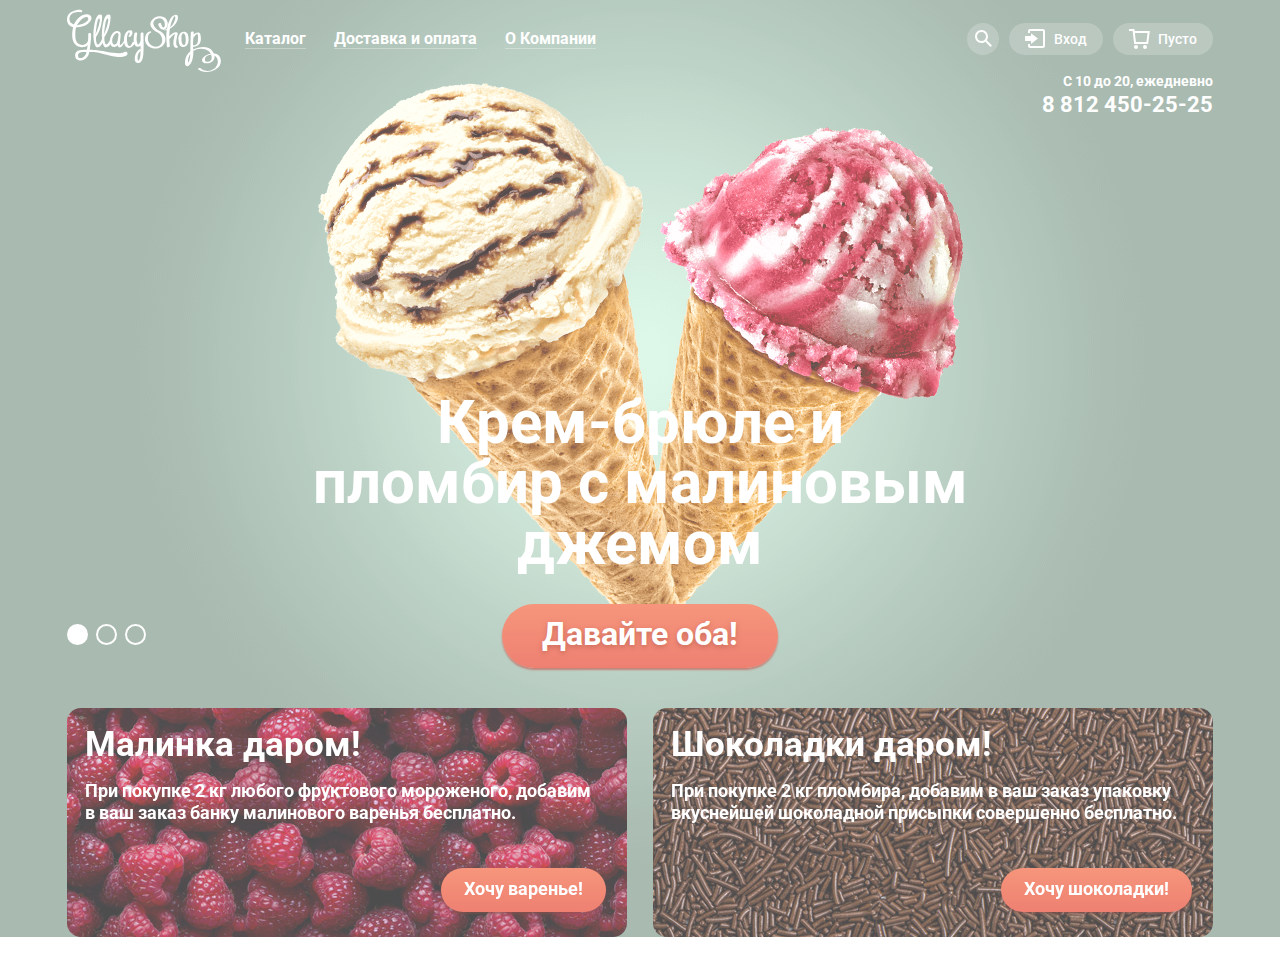
==== commit 6118251c: "Исправление наползания фотки в слайдере." ====
--- a/index.html
+++ b/index.html
@@ -194,6 +194,7 @@
         </ul>
       </section>
 
+
       <section class="discount container">
         <h2 class="visually-hidden">Акции</h2>
 
@@ -221,7 +222,7 @@
           </li>
         </ul>
       </section>
-
+<!--
       <section class="hits container">
         <h2 class="visually-hidden">Хиты продаж</h2>
 
@@ -388,8 +389,10 @@
           <img src="img/map.png" width="1200" height="430" alt="">
         </p>
       </section>
+-->
     </main>
 
+<!--
     <footer class="main-footer container">
       <ul class="main-footer-socials">
         <li class="main-footer-socials-item">
@@ -470,6 +473,7 @@
         <button class="dialog-close js-dialog-close-button" type="button">Закрыть</button>
       </section>
     </div>
+-->
 
     <script src="js/script.js"></script>
   </body>
--- a/css/style.css
+++ b/css/style.css
@@ -993,6 +993,7 @@
 
 .user-menu-basket .button {
   margin-left: 100%;
+  white-space: nowrap;
   -webkit-transform: translateX(-100%);
   transform: translateX(-100%);
 }
@@ -1028,10 +1029,7 @@
 .promo-slide  {
   width: 0;
   height: 0;
-  opacity: 0;
-  visibility: hidden;
   overflow: hidden;
-  transition: 2s visibility, opacity 3s;
 }
 
 .promo-slide.opened {
@@ -1039,9 +1037,6 @@
   height: auto;
   padding-top: 275px;
   padding-bottom: 5px;
-  opacity: 1;
-  visibility: visible;
-  transition: 2s opacity;
 }
 
 .promo-slide-title {
@@ -1050,6 +1045,8 @@
   font-size: 60px;
   line-height: 60.35px;
   font-weight: 700;
+  opacity: 0;
+  visibility: hidden;
 }
 
 .promo-slide-image {
@@ -1060,6 +1057,16 @@
   justify-content: center;
   width: 1146px;
   margin: 0;
+  opacity: 0;
+  visibility: hidden;
+  transition: 2s visibility, opacity 3s;
+}
+
+.promo-slide.opened .promo-slide-image,
+.promo-slide.opened .promo-slide-title {
+  opacity: 1;
+  visibility: visible;
+  transition: 2s opacity;
 }
 
 .promo-controls {
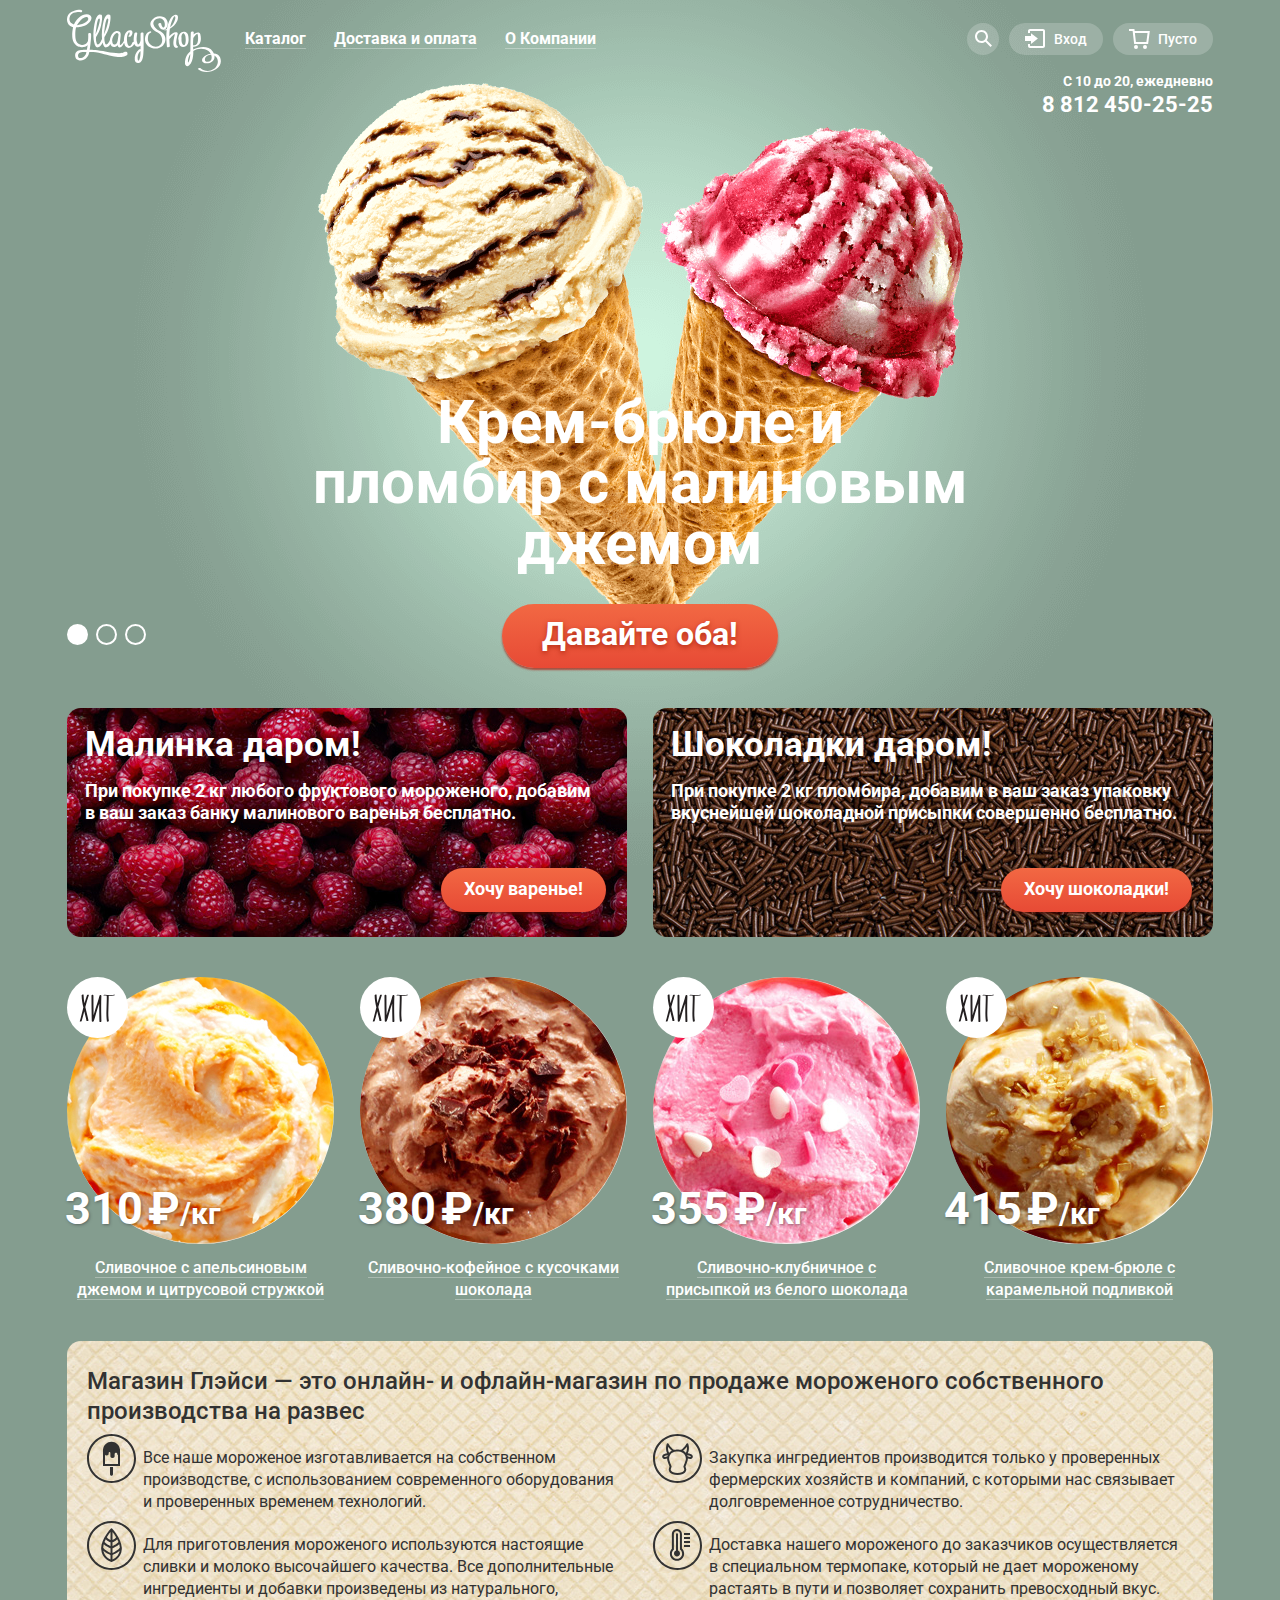
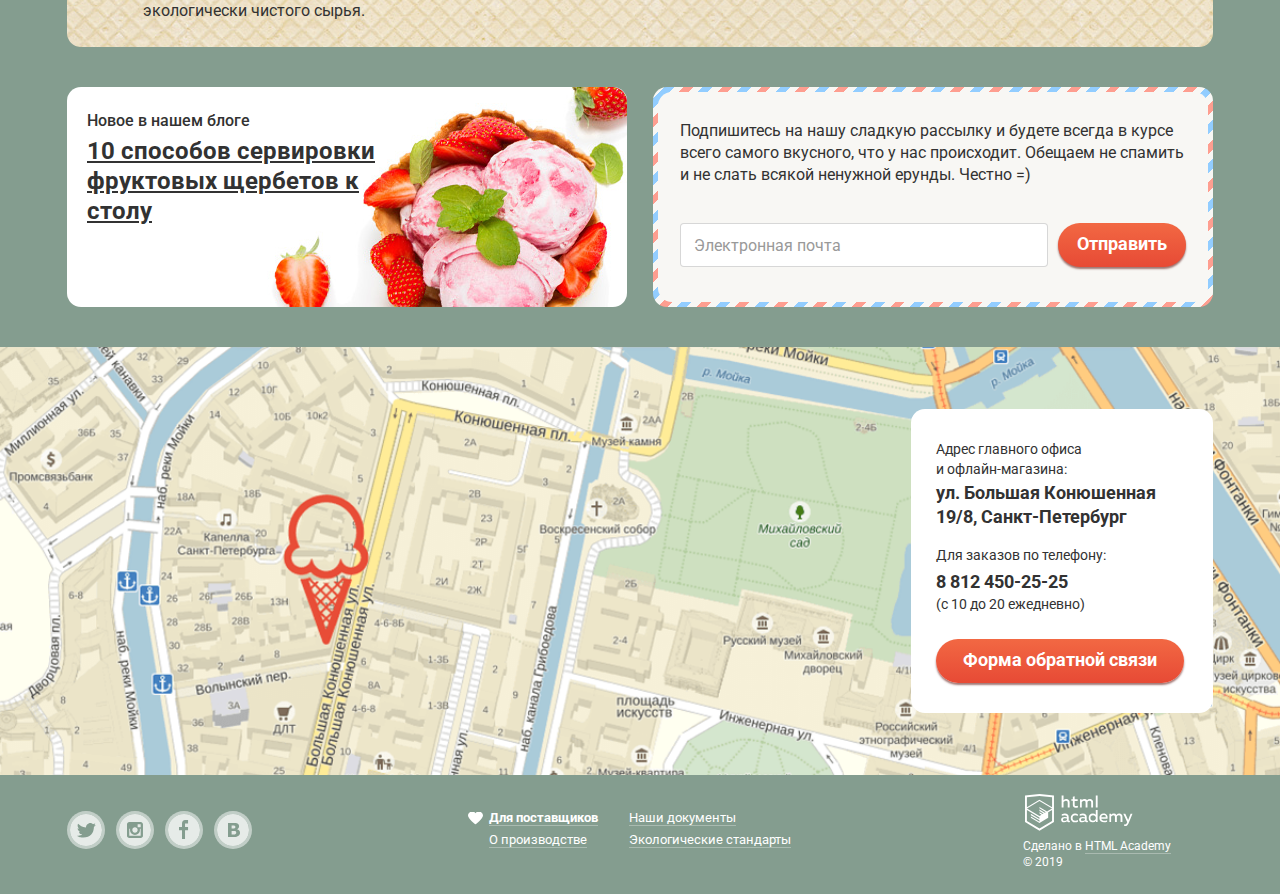
==== commit 1faacb70: "Правки" ====
--- a/index.html
+++ b/index.html
@@ -5,29 +5,7 @@
     <title>HTML Academy: Глейси</title>
     <link href="css/normalize.css" rel="stylesheet">
     <link href="https://fonts.googleapis.com/css?family=Roboto:400,500,700&display=swap" rel="stylesheet">
-    <link href="css/style.css" rel="stylesheet">
-    <style>
-      HTML {
-        background-repeat: no-repeat;
-        background-position:  50% 0;
-        /* Mobile layout by default */
-        background-image: url( "img/gllacy-index.jpg" );
-      }
-      /* Tablet */
-      @media ( min-width: 760px ) {
-        HTML {
-          /* Tablet layout */
-          background-image: url( "img/760.png" );
-        }
-      }
-      /* Desktop */
-      @media ( min-width: 960px ) {
-        HTML {
-          /* Desktop layout */
-          background-image: url( "img/gllacy-index.jpg" );
-        }
-      }
-    </style>
+    <link href="css/style.min.css" rel="stylesheet">
   </head>
   <body class="theme-green">
     <header class="main-header container">
@@ -222,7 +200,7 @@
           </li>
         </ul>
       </section>
-<!--
+
       <section class="hits container">
         <h2 class="visually-hidden">Хиты продаж</h2>
 
@@ -389,10 +367,8 @@
           <img src="img/map.png" width="1200" height="430" alt="">
         </p>
       </section>
--->
     </main>
 
-<!--
     <footer class="main-footer container">
       <ul class="main-footer-socials">
         <li class="main-footer-socials-item">
@@ -454,17 +430,17 @@
         <form class="form form-vertical form-feedback" action="https://echo.htmlacademy.ru" method="post">
           <p class="form-field">
             <label class="visually-hidden" for="name">Имя</label>
-            <input class="text-field" type="text" name="name" id="name" placeholder="Как вас зовут?" required>
+            <input class="text-field" type="text" name="name" id="name" placeholder="Как вас зовут?">
           </p>
 
           <p class="form-field">
             <label class="visually-hidden" for="email">Электронная почта</label>
-            <input class="text-field" type="email" name="email" id="email" placeholder="Ваша почта для ответа?" required>
+            <input class="text-field" type="email" name="email" id="email" placeholder="Ваша почта для ответа?">
           </p>
 
           <p class="form-field">
             <label class="visually-hidden" for="message">Сообщение</label>
-            <textarea class="textarea-field" name="message" id="message" placeholder="Напишите что-нибудь..." required></textarea>
+            <textarea class="textarea-field" name="message" id="message" placeholder="Напишите что-нибудь..."></textarea>
           </p>
 
           <button class="button" type="submit">Отправить</button>
@@ -473,8 +449,7 @@
         <button class="dialog-close js-dialog-close-button" type="button">Закрыть</button>
       </section>
     </div>
--->
-
-    <script src="js/script.js"></script>
+
+    <script src="js/script.min.js"></script>
   </body>
 </html>
--- a/css/style.min.css
+++ b/css/style.min.css
@@ -0,0 +1 @@
+body{position:relative;z-index:1;font-family:'Roboto','Arial',sans-serif;font-size:16px;line-height:22px;transition:background-color 3s}.theme-green{color:#fff;background-color:#849d8f}.theme-grey{color:#fff;background-color:#8996a6}.theme-brown{color:#fff;background-color:#9d8b84}.container{width:1146px;padding:0 27px;margin:0 auto}.visually-hidden{position:absolute;width:1px;height:1px;margin:-1px;clip:rect(0 0 0 0);overflow-x:hidden}.link{text-decoration:none;color:#fff;border-bottom:1px solid rgba(255,255,255,.3)}.link:hover,.link:focus{color:#ffbc9e;border-bottom-color:rgba(249,172,159,.3)}.link-theme-light{color:#323232;border-bottom-color:rgba(0,0,0,.3)}.link-theme-light:hover,.link-theme-light:active{color:#e84d37;border-bottom-color:rgba(236,89,60,.3)}.button{display:inline-block;padding:9px 23px 11px;min-width:100px;font-size:18px;line-height:24px;font-weight:700;text-decoration:none;color:#fff;text-align:center;border:0;border-radius:46px;background-image:linear-gradient(#f26843,#e74a35);box-shadow:0 2px 2px 0 rgba(85,8,0,.54)}.button:hover,.button:focus{color:#fefefe;background-image:linear-gradient(rgba(255,255,255,.2),rgba(255,255,255,.2)),linear-gradient(#f26843,#e74a35);box-shadow:0 1px 2px 0 #ac1000}.button:active{color:#fceeec;background-image:linear-gradient(rgba(0,0,0,.07),rgba(0,0,0,.07)),linear-gradient(to top,#f26843,#e74a35);box-shadow:inset 0 2px 2px 0 #942718}.button-large{padding:8px 40px 12px;font-size:32px;line-height:44px;color:#fff;text-shadow:0 2px 5px rgba(160,32,11,.76);background:linear-gradient(#f26843,#e74a35);box-shadow:0 2px 2px 0 rgba(172,16,0,.64)}.button-large:hover,.button-large:focus{background-image:linear-gradient(rgba(255,255,255,.2),rgba(255,255,255,.2)),linear-gradient(#f26843,#e74a35);box-shadow:0 2px 2px 0 #ac1000}.button-large:active{background:linear-gradient(rgba(0,0,0,.07),rgba(0,0,0,.07)),linear-gradient(to top,#f26843,#e74a35);box-shadow:inset 0 2px 2px 0 #942718}.secondary-button{display:inline-block;height:36px;padding:0 30px;font-size:16px;font-weight:500;line-height:36px;text-decoration:none;white-space:nowrap;color:#fff;border:none;border-radius:36px;background-color:rgba(251,252,251,.2);box-shadow:inset 0 0 0 2px #fff}.secondary-button:hover,.secondary-button:focus{color:#323232;background-color:#fbfcfe}.secondary-button:active{color:#323232;background-color:#ededed;box-shadow:inset 0 2px 1px 0 #696969}.text-field,.textarea-field{box-sizing:border-box;width:100%;height:44px;padding:0 13px;font:inherit;font-weight:700;border:1px solid rgba(178,178,178,.52);border-radius:4px;color:#323232}.text-field::-webkit-input-placeholder,.textarea-field::-webkit-input-placeholder{font-weight:400;color:#999}.text-field:-ms-input-placeholder,.textarea-field:-ms-input-placeholder{font-weight:400;color:#999}.text-field::-ms-input-placeholder,.textarea-field::-ms-input-placeholder{font-weight:400;color:#999}.text-field::placeholder,.textarea-field::placeholder{font-weight:400;color:#999}.text-field:hover,.textarea-field:hover{padding:0 12px;border-width:2px;border-color:rgba(154,154,154,.52)}.text-field:focus,.textarea-field:focus{padding:0 12px;border-width:2px;border-color:rgba(46,136,228,.54);outline:none}.textarea-field{height:155px;padding:10px 13px}.textarea-field:hover,.textarea-field:focus{padding:9px 12px}.checkbox-label{display:inline-flex;font-weight:500}.checkbox-label::before{content:'';flex-shrink:0;display:inline-block;width:24px;height:20px;margin-right:8px;opacity:.8;background:url(../img/checkbox-field.svg) no-repeat;background-size:20px 20px}.checkbox-input:checked + .checkbox-label::before{background-image:url(../img/checkbox-field-checked.svg);background-size:24px 20px}.checkbox-label:hover::before,.checkbox-input:focus + .checkbox-label::before{opacity:1}.checkbox-input:disabled + .checkbox-label::before{opacity:.4}.checkbox-input:focus + .checkbox-label::before{outline:1px dotted #212121;outline:5px auto -webkit-focus-ring-color}.radio-label{position:relative;display:inline-flex;font-weight:500}.radio-label::before{content:'';flex-shrink:0;display:inline-block;box-sizing:border-box;width:22px;height:22px;margin-right:10px;border:3px solid rgba(255,255,255,.8);border-radius:50%}.radio-input:checked + .radio-label::after{content:'';position:absolute;left:11px;top:11px;-webkit-transform:translate(-50%,-50%);transform:translate(-50%,-50%);border:4px solid rgba(255,255,255,.8);border-radius:50%}.radio-input:not(:disabled) + .radio-label:hover::before,.radio-input:checked:not(:disabled) + .radio-label:hover::after{border-color:#fff}.radio-input:disabled + .radio-label::before,.radio-input:checked:disabled + .radio-label::after{border-color:rgba(255,255,255,.4)}.radio-input:focus + .radio-label::before{outline:1px dotted #212121;outline:5px auto -webkit-focus-ring-color}.select-field{box-sizing:border-box;width:194px;height:37px;padding:0 15px;color:#fff;border-radius:37px;border:none;background-color:rgba(248,247,244,.2);background-image:url(../img/select-arrow.svg);background-repeat:no-repeat;background-position:calc(100% - 15px) 50%;-webkit-appearance:none;-moz-appearance:none;appearance:none}.select-field:hover{color:#323232;background-image:url(../img/select-arrow-hover.svg)}.select-field::-ms-expand{display:none}.select-field option{color:#323232}.noUi-target{position:relative;width:100%;height:4px;background-color:rgba(248,247,244,.5)}.noUi-base,.noUi-connects{position:relative;z-index:1;width:100%;height:100%}.noUi-connects{overflow:hidden;z-index:0}.noUi-connect,.noUi-origin{will-change:transform;position:absolute;z-index:1;top:0;left:0;height:100%;width:100%;-webkit-transform-origin:0 0;transform-origin:0 0;-webkit-transform-style:flat;transform-style:flat}.noUi-connect{background-color:#fff}.noUi-origin{left:auto;right:0;height:0}.noUi-state-tap .noUi-connect,.noUi-state-tap .noUi-origin{transition:-webkit-transform .3s;transition:transform .3s;transition:transform 0.3s,-webkit-transform .3s}.noUi-handle{position:absolute;top:-8px;right:-10px;left:auto;box-sizing:border-box;width:20px;height:20px;background-color:#ababab;border:8px solid #fff;border-radius:50%;-webkit-backface-visibility:hidden;backface-visibility:hidden}.noUi-active{top:-9px;right:-11px;width:22px;height:22px;border-width:9px}.form{display:flex;flex-wrap:wrap}.form-vertical .form-field{width:100%}.form .links{margin:0 0 0 19px;padding:0;font-size:13px;line-height:22px;list-style:none}.form-field{margin:0}.form-field:not(:only-child){margin-bottom:20px}.form-subscription{justify-content:space-between}.form-subscription .text-field{width:368px}.form-subscription .button{padding-left:19px;padding-right:19px}.form-feedback .text-field{width:267px}.form-feedback .button{margin-left:auto}.label-field{display:block;margin:0 0 8px 16px;font-size:14px;line-height:16px;font-weight:500}.checkbox-field-group,.radio-field-group{display:flex;align-items:center;padding:7px 15px;border-radius:37px;background-color:rgba(255,255,255,.2)}.checkbox-field,.radio-field{display:inline-flex;margin:0}.checkbox-field:not(:last-child){margin-right:20px}.radio-field:not(:last-child){margin-right:18px}.range-field{width:176px;padding:16.5px 20px;border-radius:37px;background-color:rgba(255,255,255,.2)}.breadcrumbs-list{display:inline-flex;padding:0;margin:0;font-size:14px;line-height:16px;list-style:none}.breadcrumbs-item:not(:last-child)::after{content:'\00BB';margin-left:3px}.breadcrumbs-item:not(:last-child){margin-right:8px}.pagination{display:flex;margin:0;padding:0;list-style:none}.pagination-item:not(:last-child){margin-right:2px}.pagination-button{display:block;box-sizing:border-box;min-width:26px;padding:0 3px;font-size:16px;font-weight:500;line-height:26px;text-decoration:none;text-align:center;color:#fff;border-radius:50%}.pagination-button:hover{background-color:rgba(255,255,255,.2)}.pagination-button-current,.pagination-button-current:hover{color:#323232;background-color:#fff}.pagination-button-back,.pagination-button-forward{position:relative;font-size:0}.pagination-button-back{margin-right:5px}.pagination-button-forward{margin-left:5px}.pagination-button-back:hover,.pagination-button-forward:hover{background:none}.pagination-button-back::before,.pagination-button-forward::before{content:'';position:absolute;top:8px;width:8px;height:8px;border-color:#fff;border-style:solid;-webkit-transform:rotate(45deg);transform:rotate(45deg)}.pagination-button-back::before{left:10px;border-width:0 0 1.3px 1.3px}.pagination-button-forward::before{right:10px;border-width:1.3px 1.3px 0 0}.pagination-button-disabled::before{border-color:rgba(255,255,255,.2)}.main-header{display:flex;flex-wrap:wrap;justify-content:space-between;align-items:center;padding-top:9px}.main-navigation{display:inline-flex;max-width:873px;align-items:center}.main-header .breadcrumbs-list{align-self:flex-end;margin-bottom:4px;width:80%}.main-header .contacts{width:20%;text-align:right}.main-header .user-menu + .contacts{width:100%}.main-header-logo{margin-right:10px}.main-header-logo img{vertical-align:bottom}.site-navigation{display:inline-flex;flex-wrap:wrap;max-width:725px;padding:0;margin:-5px 0 0;list-style:none}.site-navigation-link{display:inline-block;padding:0 14px;line-height:32px;font-weight:700;border-radius:14px;text-decoration:none}.site-navigation-item{position:relative}.site-navigation-link:hover,.site-navigation-link:focus{background-color:#f7f6f3}.site-navigation-link:active{background-color:#ededed}.site-navigation-link-current,.site-navigation-link-current:hover,.site-navigation-link-current:focus{background-color:#d07058}.site-navigation-link:hover .link,.site-navigation-link:focus .link{border:none;color:#323232}.site-navigation-link-current .link,.site-navigation-link:hover .link,.site-navigation-link:focus .link{border:none;color:#323232}.site-navigation-link-current .link,.site-navigation-link-current:hover .link,.site-navigation-link-current:focus .link{color:#fff}.site-navigation-submenu{position:absolute;top:37px;left:-7px;z-index:2;width:1px;height:1px;margin:-1px;padding:4px 0 6px;list-style:none;border-radius:4px;box-shadow:0 20px 20px 0 rgba(0,0,0,.4);background-color:#fff;clip:rect(0 0 0 0)}.site-navigation-item:hover .site-navigation-submenu,.site-navigation-link:focus + .site-navigation-submenu{width:auto;height:auto;margin:auto;clip:auto}.site-navigation-submenu:focus-within{width:auto;height:auto;margin:auto;clip:auto}.site-navigation-item:hover .site-navigation-submenu::before,.site-navigation-link:focus + .site-navigation-submenu::before{content:'';position:absolute;top:-5px;width:100%;height:5px}.site-navigation-submenu-link{display:block;padding:0 20px;font-size:14px;line-height:32px;text-decoration:none;white-space:nowrap;color:#323232}.site-navigation-submenu-link:hover,.site-navigation-submenu-link:focus{background-image:linear-gradient(transparent 2px,#fbded7 2px,#fbded7 30px,transparent 30px)}.site-navigation-submenu-link:active{background-image:linear-gradient(transparent 2px,#f6b5a5 2px,#f6b5a5 30px,transparent 30px)}.site-navigation-submenu-link-current,.site-navigation-submenu-link-current:hover,.site-navigation-submenu-link-current:focus{color:#fff;background-image:linear-gradient(transparent 2px,#d07058 2px,#d07058 30px,transparent 30px)}.site-navigation-submenu-link-marked{position:relative;padding-bottom:4px;font-weight:700}.site-navigation-submenu-link-marked::before{content:'';position:absolute;left:6px;right:9px;bottom:0;border-bottom:1px solid rgba(53,53,53,.2)}.action-button{display:inline-flex;justify-content:center;align-items:center;height:32px;padding:0 16px;font-size:14px;line-height:32px;font-weight:500;color:#fff;text-decoration:none;border-radius:32px;background-color:rgba(255,255,255,.2)}.action-button::before{content:'';display:inline-block;background-repeat:no-repeat}.action-button:hover,.action-button:focus{color:#323232;background-color:#f8f7f4}.action-button-search{width:32px;padding:0;font-size:0}.action-button-search::before{width:17px;height:17px;background-image:url(../img/action-button-search.svg)}.action-button-search:hover::before,.action-button-search:focus::before{background-image:url(../img/action-button-search-hover.svg)}.action-button-login::before{width:21px;height:19px;margin-right:8px;background-image:url(../img/action-button-login.svg)}.action-button-login:hover::before,.action-button-login:focus::before{background-image:url(../img/action-button-login-hover.svg)}.action-button-basket::before{width:21px;height:20px;margin-right:8px;background-image:url(../img/action-button-basket.svg)}.action-button-basket:not(.action-button-basket-fill):hover::before,.action-button-basket:not(.action-button-basket-fill):focus::before{background-image:url(../img/action-button-basket-hover.svg)}.action-button-basket-fill{color:#323232;background-color:#f8f7f4}.action-button-basket-fill::before{width:21px;height:20px;margin-right:8px;background-image:url(../img/action-button-basket-fill.svg)}.user-menu{display:inline-flex;flex-wrap:wrap;max-width:273px;margin-top:-5px}.user-menu .action-button{margin-left:10px}.user-menu-dropdown{position:relative}.menu-dropdown{position:absolute;right:0;z-index:1;box-sizing:border-box;padding:20px 15px;margin-top:5px;color:#323232;border-radius:4px;background-color:#f8f7f4}.menu-dropdown::before{content:'';position:absolute;top:-5px;right:0;width:150px;height:5px}.user-menu-authorization .menu-dropdown{padding:20px}.user-menu-dropdown:hover .menu-dropdown,.action-button-dropdown:focus .menu-dropdown{height:auto;clip:auto;overflow:visible}.user-menu-search:hover .menu-dropdown,.action-button-search:focus .menu-dropdown{width:341px}.user-menu-authorization:hover .menu-dropdown,.action-button-login:focus .menu-dropdown{width:280px}.user-menu-basket:hover .menu-dropdown,.action-button-basket:focus .menu-dropdown{width:540px}.user-menu-search:focus-within .menu-dropdown{width:341px;height:auto;clip:auto;overflow:visible}.user-menu-authorization:focus-within .menu-dropdown{width:280px;height:auto;clip:auto;overflow:visible}.user-menu-basket:focus-within .menu-dropdown{width:540px;height:auto;clip:auto;overflow:visible}.basket-table{width:100%;border-collapse:collapse;font-size:13px;line-height:16px}.basket-table-cell{padding-bottom:18px;vertical-align:baseline}.basket-table-cell:nth-child(1):not(.basket-table-cell-total){padding-right:6px}.basket-table-cell:nth-child(3){box-sizing:border-box;padding-left:14px}.basket-table-cell:nth-child(4){box-sizing:border-box;width:130px;padding-left:18px}.basket-table-cell:nth-child(5){box-sizing:border-box;width:80px;padding-left:10px}.remove-table-row{display:inline-block;width:17px;height:17px;font-size:0;vertical-align:bottom;border:none;background:url(../img/remove-table-row.svg) 0 50% no-repeat;background-size:11px 11px}.basket-table-cell-image{display:inline-block;width:33px;height:33px;margin:0;vertical-align:-13px;border-radius:50%;overflow:hidden}.basket-table-cell-image img{display:block}.basket-table-cell-text-marked{color:#999}.basket-table-cell-nowrap{white-space:nowrap}.basket-table-cell-total{padding:13px 0;font-size:15px;line-height:18px;font-weight:700;text-align:right;border-top:1px solid #cacac7}.user-menu-basket .button{margin-left:100%;white-space:nowrap;-webkit-transform:translateX(-100%);transform:translateX(-100%)}.contacts{font-weight:700}.contacts-work-hours{margin:0 0 4px;font-size:14px;line-height:16px}.contacts-phone{font-size:22px;line-height:24px;text-decoration:none;color:#fff}.promo{margin-bottom:35px}.promo-slides{margin:0;padding:0;list-style:none;text-align:center}.promo-slide{width:0;height:0;overflow:hidden}.promo-slide.opened{width:auto;height:auto;padding-top:275px;padding-bottom:5px}.promo-slide-title{max-width:670px;margin:0 auto 30px;font-size:60px;line-height:60.35px;font-weight:700;opacity:0;visibility:hidden}.promo-slide-image{position:absolute;top:0;z-index:-1;display:flex;justify-content:center;width:1146px;margin:0;opacity:0;visibility:hidden;transition:2s visibility,opacity 3s}.promo-slide.opened .promo-slide-image,.promo-slide.opened .promo-slide-title{opacity:1;visibility:visible;transition:2s opacity}.promo-controls{position:absolute;display:inline-flex;margin:-49px 0 0;padding:0;list-style:none}.promo-controls-item:not(:last-child){margin-right:8px}.promo-controls-button{width:21px;height:21px;font-size:0;vertical-align:top;border:2px solid #fff;border-radius:50%;background:none}.promo-controls-button:not(.promo-controls-button-current):hover{background-color:rgba(248,247,244,.4)}.promo-controls-button-current{background-color:#fff}.discount{margin-bottom:40px}.discount-list{display:flex;justify-content:space-between;margin:0;padding:0;list-style:none;font-weight:700}.discount-list-item{display:flex;flex-direction:column;box-sizing:border-box;width:560px;padding:16px 21px 25px 18px;border-radius:14px}.discount-list-title{margin:0 0 15px;font-size:35px;line-height:41px}.discount-list-text{margin:0 0 44px;font-size:18px}.discount-list-item .button{margin-left:auto}.discount-list-item-raspberries{background-color:#8b152e;background-image:url(../img/discount-list-item-raspberries.jpg);background-position:0 0;background-size:cover;background-repeat:no-repeat}.discount-list-item-chocolate{background-color:#714c3b;background-image:url(../img/discount-list-item-chocolate.jpg);background-position:0 0;background-size:cover;background-repeat:no-repeat}.hits{margin-bottom:40px}.hits-catalog-list{display:flex;flex-wrap:wrap;margin:0 -13px;padding:0;list-style:none}.hits-catalog-list-item{width:293px}.product{position:relative;display:flex;flex-direction:column;align-items:center;padding:0 13px}.product-title{order:1;width:260px;margin:0;font-size:16px;line-height:22px;font-weight:500;text-align:center}.product-photo{width:267px;height:267px;margin:0 0 13px;border-radius:50%;overflow:hidden}.product-photo img{display:block;width:100%;height:auto}.product-price{position:absolute;top:209px;left:11px;display:inline-flex;align-items:baseline;margin:0;font-size:45px;line-height:45px;font-weight:700;text-shadow:1px 1px 3px rgba(49,50,53,.5)}.product-price-weight{font-size:30px}.product-hit::after{content:'';position:absolute;top:0;left:13px;width:61px;height:61px;background-image:url(../img/product-hit.svg);background-repeat:no-repeat}.product .button{order:2}.product:hover::before{content:'';position:absolute;top:-6px;right:0;bottom:-75px;left:0;z-index:1;border-radius:4px;background-color:rgba(248,247,244,.2)}.product:hover .button{bottom:-59px;z-index:1;width:auto;height:auto;clip:auto}.product:focus-within::before{content:'';position:absolute;top:-6px;right:0;bottom:-75px;left:0;z-index:1;border-radius:4px;background-color:rgba(248,247,244,.2)}.product:focus-within .button{bottom:-59px;z-index:1;width:auto;height:auto;clip:auto}.about{margin-bottom:40px;padding:25px 20px;color:#323232;border-radius:14px;background-color:#e4d4ac;background-image:url(../img/about.jpg);background-position:0 0}.about-text{margin:0 0 8px;font-size:24px;line-height:30px;font-weight:500}.about-briefly-list{display:flex;flex-wrap:wrap;justify-content:space-between;margin:0;padding:0;list-style:none}.about-briefly-list-item{position:relative;box-sizing:border-box;width:540px;padding:13px 0 0 56px}.about-briefly-list-item:not(:nth-last-child(-n+2)){margin-bottom:8px}.about-briefly-list-item::before{content:'';position:absolute;top:0;left:0;width:49px;height:49px;background-repeat:no-repeat}.about-briefly-list-item-factory::before{background-image:url(../img/about-briefly-list-item-factory.svg)}.about-briefly-list-item-natural::before{background-image:url(../img/about-briefly-list-item-natural.svg)}.about-briefly-list-item-suppliers::before{background-image:url(../img/about-briefly-list-item-suppliers.svg)}.about-briefly-list-item-delivery::before{background-image:url(../img/about-briefly-list-item-delivery.svg)}.content-group{display:flex;justify-content:space-between;margin-bottom:40px}.post-anons{box-sizing:border-box;width:560px;padding:23px 250px 20px 20px;color:#323232;border-radius:14px;background-color:#fff;background-image:url(../img/post-anons.jpg);background-position:50% 50%;background-size:cover;background-repeat:no-repeat}.post-anons-subtitle{margin:0 0 4px;font-weight:500}.post-anons-title{margin:0}.post-anons-title a{font-size:24px;line-height:30px;font-weight:700;color:inherit}.subscription{position:relative;z-index:1;box-sizing:border-box;width:560px;padding:33px 27px 40px;color:#323232;border-radius:14px;background-image:repeating-linear-gradient(-45deg,#fe9e90 2px,#fe9e90 9px,#f8f7f4 9px,#f8f7f4 15.71px,#92cdff 15.71px,#92cdff 22.71px,#f8f7f4 22.71px,#f8f7f4 29.42px);background-repeat:no-repeat}.subscription::before{content:'';position:absolute;top:5px;right:5px;bottom:5px;left:5px;z-index:-1;border-radius:14px;background-color:#f8f7f4}.subscription-text{margin:0 0 37px}.location{position:relative;z-index:1;padding:59px 0;background-color:#e2e3ca}.location .container{display:flex;min-height:310px}.location-map{position:absolute;top:0;right:0;bottom:0;left:0;z-index:-1;min-width:1200px;margin:0;overflow:hidden}.location-map img{display:block;width:100%;height:auto}.location-contacts{box-sizing:border-box;width:302px;margin:auto 0 auto auto;padding:30px 25px;font-size:14px;line-height:20px;color:#323232;border-radius:14px;background-color:#fff}.location-contacts-text{margin:0}.location-contacts-text-address{display:block;margin:2px 0 16px;font-size:18px;line-height:24px;font-weight:700}.location-contacts-text-phone{display:block;margin-top:6px;font-size:18px;line-height:22px;font-weight:700;color:#323232;text-decoration:none}.location-contacts-text-info{display:block;line-height:22px}.location-contacts .button{margin-top:24px;width:calc(100% - 50px)}.catalog{position:relative;padding-bottom:30px}.catalog::before{content:'';position:absolute;right:27px;left:27px;bottom:0;height:1px;background-color:rgba(255,255,255,.3)}.catalog-title{font-size:35px;line-height:41px;margin:0 0 25px}.catalog-filter{display:flex;flex-wrap:wrap;align-items:flex-end;margin-bottom:25px}.catalog-filter .form-field{border:0;margin:0 0 15px;padding:0}.catalog-filter .form-field:not(:last-child){margin-right:16px}.catalog-list{display:flex;flex-wrap:wrap;margin:0 -13px 81px;padding:0;list-style:none}.catalog-list-item{width:293px;margin-bottom:37px}.catalog-list-item:nth-last-child(-n+4){margin-bottom:0}.catalog .pagination{margin-right:-8px}.catalog .pagination-item:first-child{margin-left:auto}.main-footer{display:flex;padding-top:19px;padding-bottom:24px}.main-footer-socials{position:absolute;display:flex;margin:17px 0 0;padding:0;list-style:none}.main-footer-socials-item:not(:last-child){margin-right:11px}.social-button{display:block;box-sizing:border-box;width:38px;height:38px;font-size:0;background-repeat:no-repeat;border:3px solid rgba(255,255,255,.63);border-radius:50%;opacity:.8}.social-button:hover,.social-button:focus{border-color:rgba(255,255,255,.7);opacity:1}.social-button-twitter{background-image:url(../img/social-button-twitter.svg)}.social-button-instagram{background-image:url(../img/social-button-instagram.svg)}.social-button-facebook{background-image:url(../img/social-button-facebook.svg)}.social-button-vk{background-image:url(../img/social-button-vk.svg)}.social-button-twitter:active{background-image:url(../img/social-button-twitter-active.svg)}.social-button-instagram:active{background-image:url(../img/social-button-instagram-active.svg)}.social-button-facebook:active{background-image:url(../img/social-button-facebook-active.svg)}.social-button-vk:active{background-image:url(../img/social-button-vk-active.svg)}.main-footer-links{position:relative;left:50%;display:inline-flex;margin-top:15px;font-size:13px;line-height:18px;-webkit-transform:translateX(-50%);transform:translateX(-50%)}.main-footer-links-list{margin:0;padding:0;list-style:none}.main-footer-links-list:not(:last-child){margin-right:31px}.main-footer-links-list-item:not(:last-child){margin-bottom:4px}.main-footer-links-list-item-favourite{position:relative;font-weight:700}.main-footer-links-list-item-favourite::before{content:'';position:absolute;top:50%;left:-21px;width:15px;height:13px;background-image:url(../img/main-footer-links-list-item-favourite.svg);-webkit-transform:translateY(-50%);transform:translateY(-50%)}.main-footer-copyright{max-width:190px;margin-left:auto;font-size:12px;line-height:16px;color:#fefefe}.html-academy-logo{display:block;width:108px;margin-left:2px}.html-academy-logo img{display:block;width:100%;height:auto}.main-footer-copyright-text{margin:7px 0 0}@keyframes bounce{0%{transform:translateY(-2000px)}70%{transform:translateY(30px)}90%{transform:translateY(-10px)}100%{transform:translateY(0)}}@keyframes shake{0%,100%{transform:translateX(0)}10%,30%,50%,70%,90%{transform:translateX(-10px)}20%,40%,60%,80%{transform:translateX(10px)}}.dialog-overlay{position:fixed;left:0;top:0;z-index:1;display:none;width:100%;height:100%;background-color:rgba(0,0,0,.3)}.dialog{position:relative;margin:auto;box-sizing:border-box;width:478px;padding:15px 25px 25px;color:#323232;border-radius:9px;background:#f8f7f4}.dialog-title{margin:0 0 20px;font-size:24px;line-height:28px;font-weight:500}.dialog-close{position:absolute;width:18px;height:17px;top:15px;right:15px;font-size:0;border:none;background:url(../img/dialog-close.svg) 50% 50% no-repeat}.dialog-overlay.opened{display:flex}.dialog-overlay.opened .dialog{animation:bounce .6s}.dialog-overlay.error .dialog{animation:shake .6s}
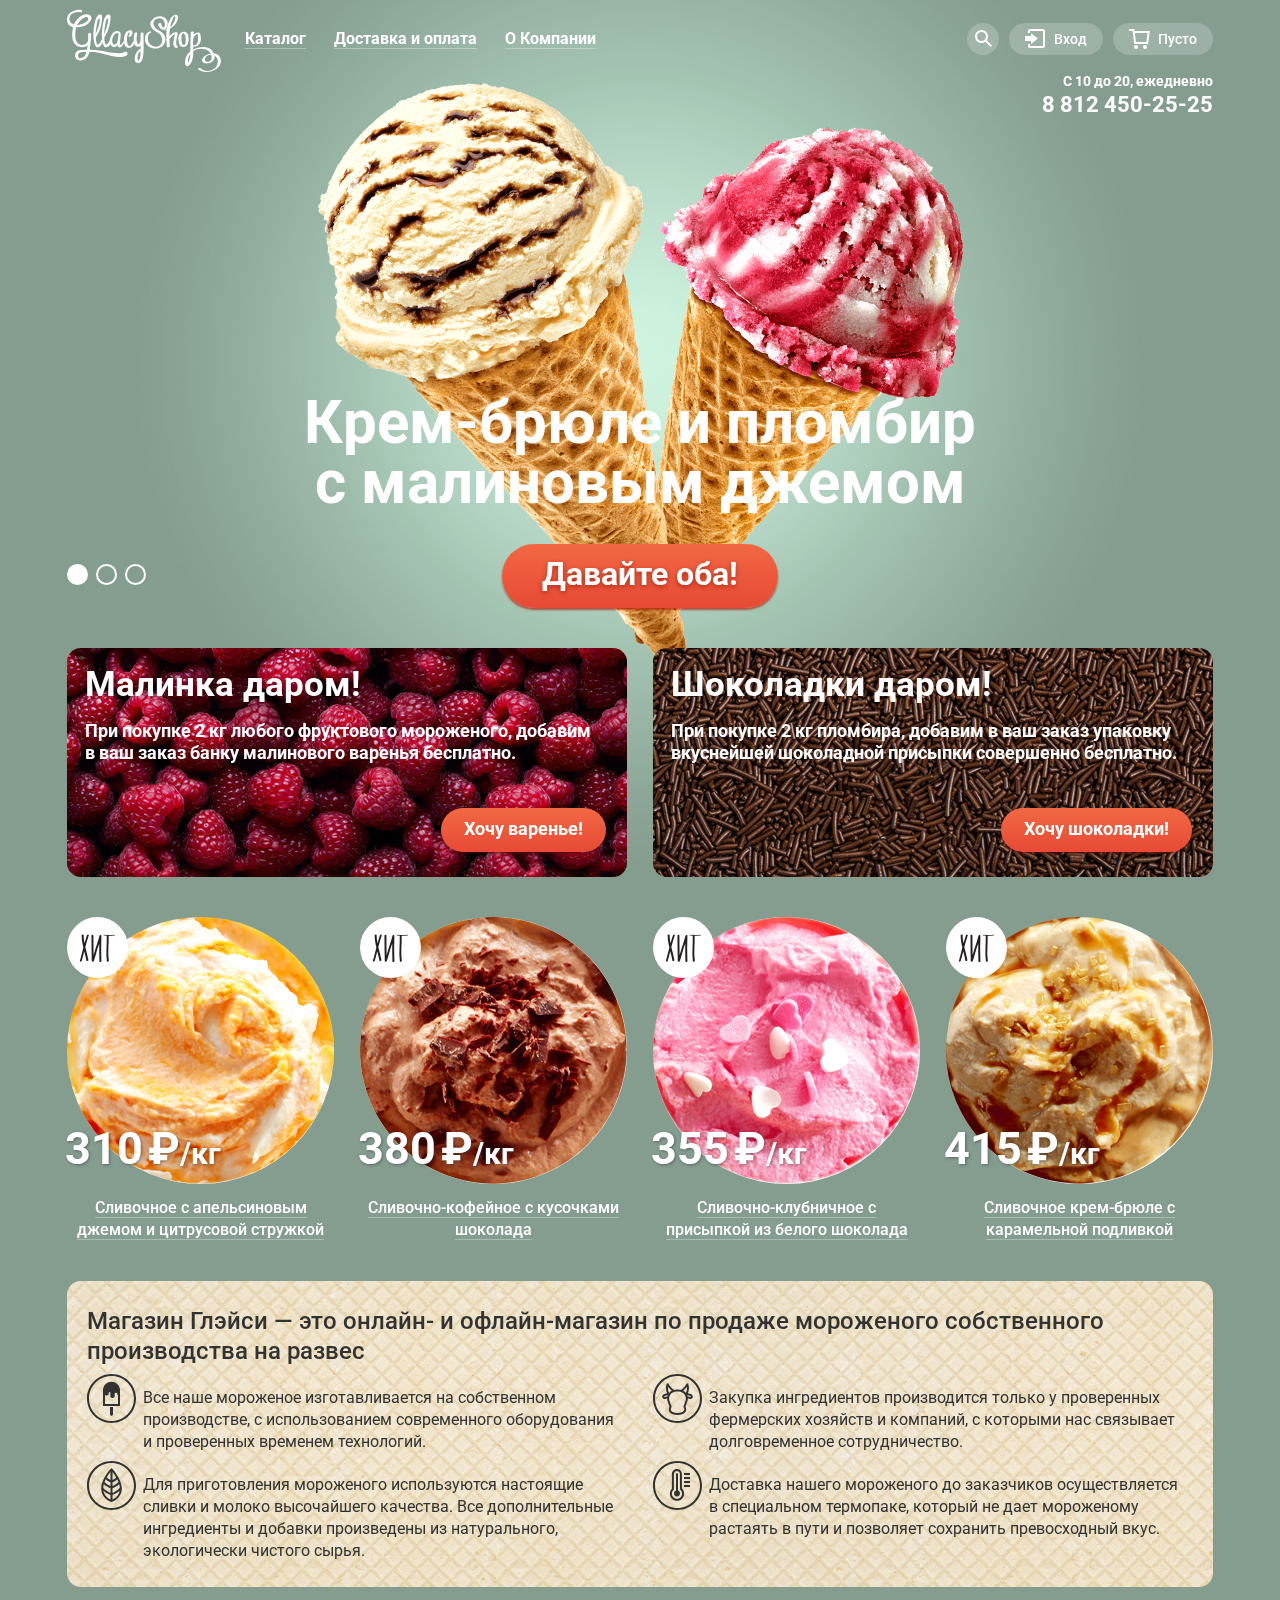
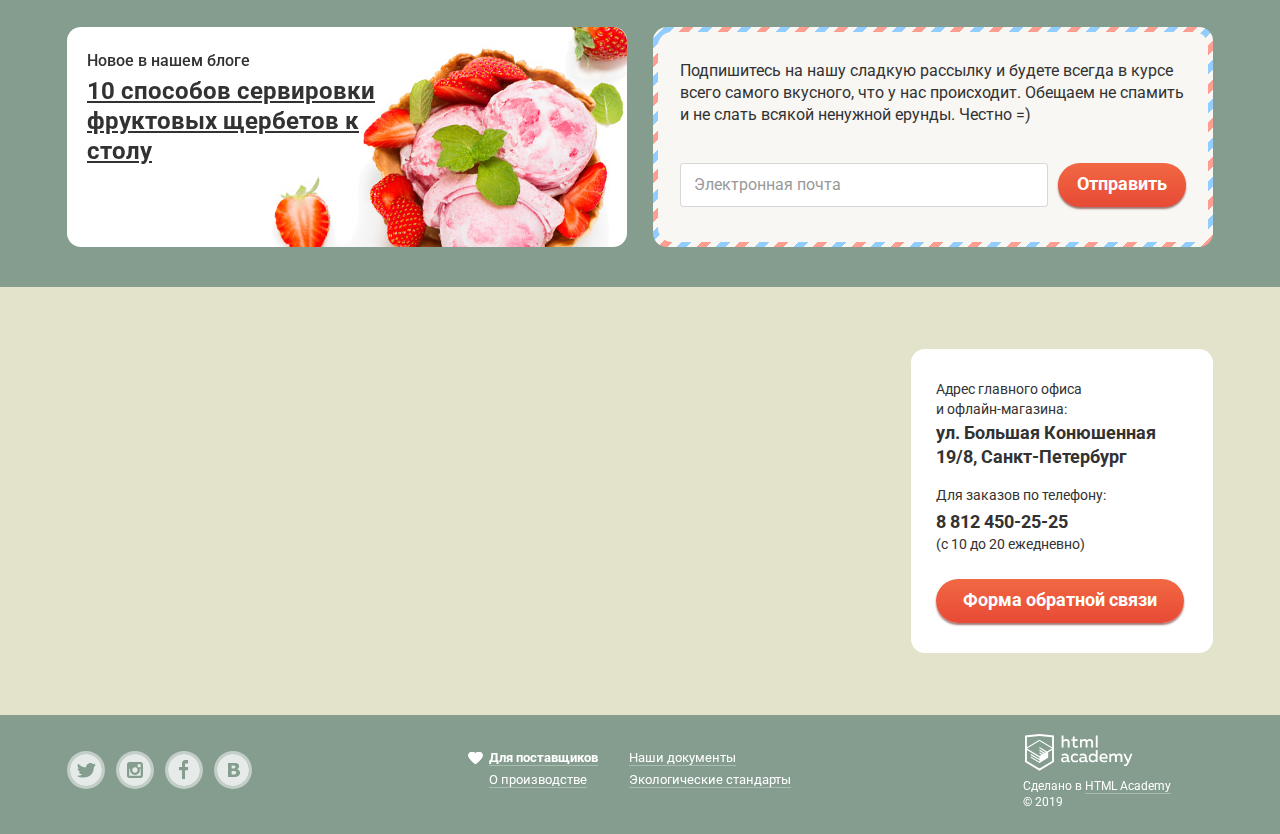
==== commit 6c58f660: "Правки по защите." ====
--- a/index.html
+++ b/index.html
@@ -364,6 +364,8 @@
         </div>
 
         <p class="location-map">
+          <iframe src="https://yandex.ru/map-widget/v1/?um=constructor%3A3b87ac8b972d85e81cb2e05e489d50b58c49d0849e4ce0938d82a343269d9004&amp;source=constructor" width="1200" height="430" frameborder="0"></iframe>
+
           <img src="img/map.png" width="1200" height="430" alt="">
         </p>
       </section>
--- a/css/style.min.css
+++ b/css/style.min.css
@@ -1 +1 @@
-body{position:relative;z-index:1;font-family:'Roboto','Arial',sans-serif;font-size:16px;line-height:22px;transition:background-color 3s}.theme-green{color:#fff;background-color:#849d8f}.theme-grey{color:#fff;background-color:#8996a6}.theme-brown{color:#fff;background-color:#9d8b84}.container{width:1146px;padding:0 27px;margin:0 auto}.visually-hidden{position:absolute;width:1px;height:1px;margin:-1px;clip:rect(0 0 0 0);overflow-x:hidden}.link{text-decoration:none;color:#fff;border-bottom:1px solid rgba(255,255,255,.3)}.link:hover,.link:focus{color:#ffbc9e;border-bottom-color:rgba(249,172,159,.3)}.link-theme-light{color:#323232;border-bottom-color:rgba(0,0,0,.3)}.link-theme-light:hover,.link-theme-light:active{color:#e84d37;border-bottom-color:rgba(236,89,60,.3)}.button{display:inline-block;padding:9px 23px 11px;min-width:100px;font-size:18px;line-height:24px;font-weight:700;text-decoration:none;color:#fff;text-align:center;border:0;border-radius:46px;background-image:linear-gradient(#f26843,#e74a35);box-shadow:0 2px 2px 0 rgba(85,8,0,.54)}.button:hover,.button:focus{color:#fefefe;background-image:linear-gradient(rgba(255,255,255,.2),rgba(255,255,255,.2)),linear-gradient(#f26843,#e74a35);box-shadow:0 1px 2px 0 #ac1000}.button:active{color:#fceeec;background-image:linear-gradient(rgba(0,0,0,.07),rgba(0,0,0,.07)),linear-gradient(to top,#f26843,#e74a35);box-shadow:inset 0 2px 2px 0 #942718}.button-large{padding:8px 40px 12px;font-size:32px;line-height:44px;color:#fff;text-shadow:0 2px 5px rgba(160,32,11,.76);background:linear-gradient(#f26843,#e74a35);box-shadow:0 2px 2px 0 rgba(172,16,0,.64)}.button-large:hover,.button-large:focus{background-image:linear-gradient(rgba(255,255,255,.2),rgba(255,255,255,.2)),linear-gradient(#f26843,#e74a35);box-shadow:0 2px 2px 0 #ac1000}.button-large:active{background:linear-gradient(rgba(0,0,0,.07),rgba(0,0,0,.07)),linear-gradient(to top,#f26843,#e74a35);box-shadow:inset 0 2px 2px 0 #942718}.secondary-button{display:inline-block;height:36px;padding:0 30px;font-size:16px;font-weight:500;line-height:36px;text-decoration:none;white-space:nowrap;color:#fff;border:none;border-radius:36px;background-color:rgba(251,252,251,.2);box-shadow:inset 0 0 0 2px #fff}.secondary-button:hover,.secondary-button:focus{color:#323232;background-color:#fbfcfe}.secondary-button:active{color:#323232;background-color:#ededed;box-shadow:inset 0 2px 1px 0 #696969}.text-field,.textarea-field{box-sizing:border-box;width:100%;height:44px;padding:0 13px;font:inherit;font-weight:700;border:1px solid rgba(178,178,178,.52);border-radius:4px;color:#323232}.text-field::-webkit-input-placeholder,.textarea-field::-webkit-input-placeholder{font-weight:400;color:#999}.text-field:-ms-input-placeholder,.textarea-field:-ms-input-placeholder{font-weight:400;color:#999}.text-field::-ms-input-placeholder,.textarea-field::-ms-input-placeholder{font-weight:400;color:#999}.text-field::placeholder,.textarea-field::placeholder{font-weight:400;color:#999}.text-field:hover,.textarea-field:hover{padding:0 12px;border-width:2px;border-color:rgba(154,154,154,.52)}.text-field:focus,.textarea-field:focus{padding:0 12px;border-width:2px;border-color:rgba(46,136,228,.54);outline:none}.textarea-field{height:155px;padding:10px 13px}.textarea-field:hover,.textarea-field:focus{padding:9px 12px}.checkbox-label{display:inline-flex;font-weight:500}.checkbox-label::before{content:'';flex-shrink:0;display:inline-block;width:24px;height:20px;margin-right:8px;opacity:.8;background:url(../img/checkbox-field.svg) no-repeat;background-size:20px 20px}.checkbox-input:checked + .checkbox-label::before{background-image:url(../img/checkbox-field-checked.svg);background-size:24px 20px}.checkbox-label:hover::before,.checkbox-input:focus + .checkbox-label::before{opacity:1}.checkbox-input:disabled + .checkbox-label::before{opacity:.4}.checkbox-input:focus + .checkbox-label::before{outline:1px dotted #212121;outline:5px auto -webkit-focus-ring-color}.radio-label{position:relative;display:inline-flex;font-weight:500}.radio-label::before{content:'';flex-shrink:0;display:inline-block;box-sizing:border-box;width:22px;height:22px;margin-right:10px;border:3px solid rgba(255,255,255,.8);border-radius:50%}.radio-input:checked + .radio-label::after{content:'';position:absolute;left:11px;top:11px;-webkit-transform:translate(-50%,-50%);transform:translate(-50%,-50%);border:4px solid rgba(255,255,255,.8);border-radius:50%}.radio-input:not(:disabled) + .radio-label:hover::before,.radio-input:checked:not(:disabled) + .radio-label:hover::after{border-color:#fff}.radio-input:disabled + .radio-label::before,.radio-input:checked:disabled + .radio-label::after{border-color:rgba(255,255,255,.4)}.radio-input:focus + .radio-label::before{outline:1px dotted #212121;outline:5px auto -webkit-focus-ring-color}.select-field{box-sizing:border-box;width:194px;height:37px;padding:0 15px;color:#fff;border-radius:37px;border:none;background-color:rgba(248,247,244,.2);background-image:url(../img/select-arrow.svg);background-repeat:no-repeat;background-position:calc(100% - 15px) 50%;-webkit-appearance:none;-moz-appearance:none;appearance:none}.select-field:hover{color:#323232;background-image:url(../img/select-arrow-hover.svg)}.select-field::-ms-expand{display:none}.select-field option{color:#323232}.noUi-target{position:relative;width:100%;height:4px;background-color:rgba(248,247,244,.5)}.noUi-base,.noUi-connects{position:relative;z-index:1;width:100%;height:100%}.noUi-connects{overflow:hidden;z-index:0}.noUi-connect,.noUi-origin{will-change:transform;position:absolute;z-index:1;top:0;left:0;height:100%;width:100%;-webkit-transform-origin:0 0;transform-origin:0 0;-webkit-transform-style:flat;transform-style:flat}.noUi-connect{background-color:#fff}.noUi-origin{left:auto;right:0;height:0}.noUi-state-tap .noUi-connect,.noUi-state-tap .noUi-origin{transition:-webkit-transform .3s;transition:transform .3s;transition:transform 0.3s,-webkit-transform .3s}.noUi-handle{position:absolute;top:-8px;right:-10px;left:auto;box-sizing:border-box;width:20px;height:20px;background-color:#ababab;border:8px solid #fff;border-radius:50%;-webkit-backface-visibility:hidden;backface-visibility:hidden}.noUi-active{top:-9px;right:-11px;width:22px;height:22px;border-width:9px}.form{display:flex;flex-wrap:wrap}.form-vertical .form-field{width:100%}.form .links{margin:0 0 0 19px;padding:0;font-size:13px;line-height:22px;list-style:none}.form-field{margin:0}.form-field:not(:only-child){margin-bottom:20px}.form-subscription{justify-content:space-between}.form-subscription .text-field{width:368px}.form-subscription .button{padding-left:19px;padding-right:19px}.form-feedback .text-field{width:267px}.form-feedback .button{margin-left:auto}.label-field{display:block;margin:0 0 8px 16px;font-size:14px;line-height:16px;font-weight:500}.checkbox-field-group,.radio-field-group{display:flex;align-items:center;padding:7px 15px;border-radius:37px;background-color:rgba(255,255,255,.2)}.checkbox-field,.radio-field{display:inline-flex;margin:0}.checkbox-field:not(:last-child){margin-right:20px}.radio-field:not(:last-child){margin-right:18px}.range-field{width:176px;padding:16.5px 20px;border-radius:37px;background-color:rgba(255,255,255,.2)}.breadcrumbs-list{display:inline-flex;padding:0;margin:0;font-size:14px;line-height:16px;list-style:none}.breadcrumbs-item:not(:last-child)::after{content:'\00BB';margin-left:3px}.breadcrumbs-item:not(:last-child){margin-right:8px}.pagination{display:flex;margin:0;padding:0;list-style:none}.pagination-item:not(:last-child){margin-right:2px}.pagination-button{display:block;box-sizing:border-box;min-width:26px;padding:0 3px;font-size:16px;font-weight:500;line-height:26px;text-decoration:none;text-align:center;color:#fff;border-radius:50%}.pagination-button:hover{background-color:rgba(255,255,255,.2)}.pagination-button-current,.pagination-button-current:hover{color:#323232;background-color:#fff}.pagination-button-back,.pagination-button-forward{position:relative;font-size:0}.pagination-button-back{margin-right:5px}.pagination-button-forward{margin-left:5px}.pagination-button-back:hover,.pagination-button-forward:hover{background:none}.pagination-button-back::before,.pagination-button-forward::before{content:'';position:absolute;top:8px;width:8px;height:8px;border-color:#fff;border-style:solid;-webkit-transform:rotate(45deg);transform:rotate(45deg)}.pagination-button-back::before{left:10px;border-width:0 0 1.3px 1.3px}.pagination-button-forward::before{right:10px;border-width:1.3px 1.3px 0 0}.pagination-button-disabled::before{border-color:rgba(255,255,255,.2)}.main-header{display:flex;flex-wrap:wrap;justify-content:space-between;align-items:center;padding-top:9px}.main-navigation{display:inline-flex;max-width:873px;align-items:center}.main-header .breadcrumbs-list{align-self:flex-end;margin-bottom:4px;width:80%}.main-header .contacts{width:20%;text-align:right}.main-header .user-menu + .contacts{width:100%}.main-header-logo{margin-right:10px}.main-header-logo img{vertical-align:bottom}.site-navigation{display:inline-flex;flex-wrap:wrap;max-width:725px;padding:0;margin:-5px 0 0;list-style:none}.site-navigation-link{display:inline-block;padding:0 14px;line-height:32px;font-weight:700;border-radius:14px;text-decoration:none}.site-navigation-item{position:relative}.site-navigation-link:hover,.site-navigation-link:focus{background-color:#f7f6f3}.site-navigation-link:active{background-color:#ededed}.site-navigation-link-current,.site-navigation-link-current:hover,.site-navigation-link-current:focus{background-color:#d07058}.site-navigation-link:hover .link,.site-navigation-link:focus .link{border:none;color:#323232}.site-navigation-link-current .link,.site-navigation-link:hover .link,.site-navigation-link:focus .link{border:none;color:#323232}.site-navigation-link-current .link,.site-navigation-link-current:hover .link,.site-navigation-link-current:focus .link{color:#fff}.site-navigation-submenu{position:absolute;top:37px;left:-7px;z-index:2;width:1px;height:1px;margin:-1px;padding:4px 0 6px;list-style:none;border-radius:4px;box-shadow:0 20px 20px 0 rgba(0,0,0,.4);background-color:#fff;clip:rect(0 0 0 0)}.site-navigation-item:hover .site-navigation-submenu,.site-navigation-link:focus + .site-navigation-submenu{width:auto;height:auto;margin:auto;clip:auto}.site-navigation-submenu:focus-within{width:auto;height:auto;margin:auto;clip:auto}.site-navigation-item:hover .site-navigation-submenu::before,.site-navigation-link:focus + .site-navigation-submenu::before{content:'';position:absolute;top:-5px;width:100%;height:5px}.site-navigation-submenu-link{display:block;padding:0 20px;font-size:14px;line-height:32px;text-decoration:none;white-space:nowrap;color:#323232}.site-navigation-submenu-link:hover,.site-navigation-submenu-link:focus{background-image:linear-gradient(transparent 2px,#fbded7 2px,#fbded7 30px,transparent 30px)}.site-navigation-submenu-link:active{background-image:linear-gradient(transparent 2px,#f6b5a5 2px,#f6b5a5 30px,transparent 30px)}.site-navigation-submenu-link-current,.site-navigation-submenu-link-current:hover,.site-navigation-submenu-link-current:focus{color:#fff;background-image:linear-gradient(transparent 2px,#d07058 2px,#d07058 30px,transparent 30px)}.site-navigation-submenu-link-marked{position:relative;padding-bottom:4px;font-weight:700}.site-navigation-submenu-link-marked::before{content:'';position:absolute;left:6px;right:9px;bottom:0;border-bottom:1px solid rgba(53,53,53,.2)}.action-button{display:inline-flex;justify-content:center;align-items:center;height:32px;padding:0 16px;font-size:14px;line-height:32px;font-weight:500;color:#fff;text-decoration:none;border-radius:32px;background-color:rgba(255,255,255,.2)}.action-button::before{content:'';display:inline-block;background-repeat:no-repeat}.action-button:hover,.action-button:focus{color:#323232;background-color:#f8f7f4}.action-button-search{width:32px;padding:0;font-size:0}.action-button-search::before{width:17px;height:17px;background-image:url(../img/action-button-search.svg)}.action-button-search:hover::before,.action-button-search:focus::before{background-image:url(../img/action-button-search-hover.svg)}.action-button-login::before{width:21px;height:19px;margin-right:8px;background-image:url(../img/action-button-login.svg)}.action-button-login:hover::before,.action-button-login:focus::before{background-image:url(../img/action-button-login-hover.svg)}.action-button-basket::before{width:21px;height:20px;margin-right:8px;background-image:url(../img/action-button-basket.svg)}.action-button-basket:not(.action-button-basket-fill):hover::before,.action-button-basket:not(.action-button-basket-fill):focus::before{background-image:url(../img/action-button-basket-hover.svg)}.action-button-basket-fill{color:#323232;background-color:#f8f7f4}.action-button-basket-fill::before{width:21px;height:20px;margin-right:8px;background-image:url(../img/action-button-basket-fill.svg)}.user-menu{display:inline-flex;flex-wrap:wrap;max-width:273px;margin-top:-5px}.user-menu .action-button{margin-left:10px}.user-menu-dropdown{position:relative}.menu-dropdown{position:absolute;right:0;z-index:1;box-sizing:border-box;padding:20px 15px;margin-top:5px;color:#323232;border-radius:4px;background-color:#f8f7f4}.menu-dropdown::before{content:'';position:absolute;top:-5px;right:0;width:150px;height:5px}.user-menu-authorization .menu-dropdown{padding:20px}.user-menu-dropdown:hover .menu-dropdown,.action-button-dropdown:focus .menu-dropdown{height:auto;clip:auto;overflow:visible}.user-menu-search:hover .menu-dropdown,.action-button-search:focus .menu-dropdown{width:341px}.user-menu-authorization:hover .menu-dropdown,.action-button-login:focus .menu-dropdown{width:280px}.user-menu-basket:hover .menu-dropdown,.action-button-basket:focus .menu-dropdown{width:540px}.user-menu-search:focus-within .menu-dropdown{width:341px;height:auto;clip:auto;overflow:visible}.user-menu-authorization:focus-within .menu-dropdown{width:280px;height:auto;clip:auto;overflow:visible}.user-menu-basket:focus-within .menu-dropdown{width:540px;height:auto;clip:auto;overflow:visible}.basket-table{width:100%;border-collapse:collapse;font-size:13px;line-height:16px}.basket-table-cell{padding-bottom:18px;vertical-align:baseline}.basket-table-cell:nth-child(1):not(.basket-table-cell-total){padding-right:6px}.basket-table-cell:nth-child(3){box-sizing:border-box;padding-left:14px}.basket-table-cell:nth-child(4){box-sizing:border-box;width:130px;padding-left:18px}.basket-table-cell:nth-child(5){box-sizing:border-box;width:80px;padding-left:10px}.remove-table-row{display:inline-block;width:17px;height:17px;font-size:0;vertical-align:bottom;border:none;background:url(../img/remove-table-row.svg) 0 50% no-repeat;background-size:11px 11px}.basket-table-cell-image{display:inline-block;width:33px;height:33px;margin:0;vertical-align:-13px;border-radius:50%;overflow:hidden}.basket-table-cell-image img{display:block}.basket-table-cell-text-marked{color:#999}.basket-table-cell-nowrap{white-space:nowrap}.basket-table-cell-total{padding:13px 0;font-size:15px;line-height:18px;font-weight:700;text-align:right;border-top:1px solid #cacac7}.user-menu-basket .button{margin-left:100%;white-space:nowrap;-webkit-transform:translateX(-100%);transform:translateX(-100%)}.contacts{font-weight:700}.contacts-work-hours{margin:0 0 4px;font-size:14px;line-height:16px}.contacts-phone{font-size:22px;line-height:24px;text-decoration:none;color:#fff}.promo{margin-bottom:35px}.promo-slides{margin:0;padding:0;list-style:none;text-align:center}.promo-slide{width:0;height:0;overflow:hidden}.promo-slide.opened{width:auto;height:auto;padding-top:275px;padding-bottom:5px}.promo-slide-title{max-width:670px;margin:0 auto 30px;font-size:60px;line-height:60.35px;font-weight:700;opacity:0;visibility:hidden}.promo-slide-image{position:absolute;top:0;z-index:-1;display:flex;justify-content:center;width:1146px;margin:0;opacity:0;visibility:hidden;transition:2s visibility,opacity 3s}.promo-slide.opened .promo-slide-image,.promo-slide.opened .promo-slide-title{opacity:1;visibility:visible;transition:2s opacity}.promo-controls{position:absolute;display:inline-flex;margin:-49px 0 0;padding:0;list-style:none}.promo-controls-item:not(:last-child){margin-right:8px}.promo-controls-button{width:21px;height:21px;font-size:0;vertical-align:top;border:2px solid #fff;border-radius:50%;background:none}.promo-controls-button:not(.promo-controls-button-current):hover{background-color:rgba(248,247,244,.4)}.promo-controls-button-current{background-color:#fff}.discount{margin-bottom:40px}.discount-list{display:flex;justify-content:space-between;margin:0;padding:0;list-style:none;font-weight:700}.discount-list-item{display:flex;flex-direction:column;box-sizing:border-box;width:560px;padding:16px 21px 25px 18px;border-radius:14px}.discount-list-title{margin:0 0 15px;font-size:35px;line-height:41px}.discount-list-text{margin:0 0 44px;font-size:18px}.discount-list-item .button{margin-left:auto}.discount-list-item-raspberries{background-color:#8b152e;background-image:url(../img/discount-list-item-raspberries.jpg);background-position:0 0;background-size:cover;background-repeat:no-repeat}.discount-list-item-chocolate{background-color:#714c3b;background-image:url(../img/discount-list-item-chocolate.jpg);background-position:0 0;background-size:cover;background-repeat:no-repeat}.hits{margin-bottom:40px}.hits-catalog-list{display:flex;flex-wrap:wrap;margin:0 -13px;padding:0;list-style:none}.hits-catalog-list-item{width:293px}.product{position:relative;display:flex;flex-direction:column;align-items:center;padding:0 13px}.product-title{order:1;width:260px;margin:0;font-size:16px;line-height:22px;font-weight:500;text-align:center}.product-photo{width:267px;height:267px;margin:0 0 13px;border-radius:50%;overflow:hidden}.product-photo img{display:block;width:100%;height:auto}.product-price{position:absolute;top:209px;left:11px;display:inline-flex;align-items:baseline;margin:0;font-size:45px;line-height:45px;font-weight:700;text-shadow:1px 1px 3px rgba(49,50,53,.5)}.product-price-weight{font-size:30px}.product-hit::after{content:'';position:absolute;top:0;left:13px;width:61px;height:61px;background-image:url(../img/product-hit.svg);background-repeat:no-repeat}.product .button{order:2}.product:hover::before{content:'';position:absolute;top:-6px;right:0;bottom:-75px;left:0;z-index:1;border-radius:4px;background-color:rgba(248,247,244,.2)}.product:hover .button{bottom:-59px;z-index:1;width:auto;height:auto;clip:auto}.product:focus-within::before{content:'';position:absolute;top:-6px;right:0;bottom:-75px;left:0;z-index:1;border-radius:4px;background-color:rgba(248,247,244,.2)}.product:focus-within .button{bottom:-59px;z-index:1;width:auto;height:auto;clip:auto}.about{margin-bottom:40px;padding:25px 20px;color:#323232;border-radius:14px;background-color:#e4d4ac;background-image:url(../img/about.jpg);background-position:0 0}.about-text{margin:0 0 8px;font-size:24px;line-height:30px;font-weight:500}.about-briefly-list{display:flex;flex-wrap:wrap;justify-content:space-between;margin:0;padding:0;list-style:none}.about-briefly-list-item{position:relative;box-sizing:border-box;width:540px;padding:13px 0 0 56px}.about-briefly-list-item:not(:nth-last-child(-n+2)){margin-bottom:8px}.about-briefly-list-item::before{content:'';position:absolute;top:0;left:0;width:49px;height:49px;background-repeat:no-repeat}.about-briefly-list-item-factory::before{background-image:url(../img/about-briefly-list-item-factory.svg)}.about-briefly-list-item-natural::before{background-image:url(../img/about-briefly-list-item-natural.svg)}.about-briefly-list-item-suppliers::before{background-image:url(../img/about-briefly-list-item-suppliers.svg)}.about-briefly-list-item-delivery::before{background-image:url(../img/about-briefly-list-item-delivery.svg)}.content-group{display:flex;justify-content:space-between;margin-bottom:40px}.post-anons{box-sizing:border-box;width:560px;padding:23px 250px 20px 20px;color:#323232;border-radius:14px;background-color:#fff;background-image:url(../img/post-anons.jpg);background-position:50% 50%;background-size:cover;background-repeat:no-repeat}.post-anons-subtitle{margin:0 0 4px;font-weight:500}.post-anons-title{margin:0}.post-anons-title a{font-size:24px;line-height:30px;font-weight:700;color:inherit}.subscription{position:relative;z-index:1;box-sizing:border-box;width:560px;padding:33px 27px 40px;color:#323232;border-radius:14px;background-image:repeating-linear-gradient(-45deg,#fe9e90 2px,#fe9e90 9px,#f8f7f4 9px,#f8f7f4 15.71px,#92cdff 15.71px,#92cdff 22.71px,#f8f7f4 22.71px,#f8f7f4 29.42px);background-repeat:no-repeat}.subscription::before{content:'';position:absolute;top:5px;right:5px;bottom:5px;left:5px;z-index:-1;border-radius:14px;background-color:#f8f7f4}.subscription-text{margin:0 0 37px}.location{position:relative;z-index:1;padding:59px 0;background-color:#e2e3ca}.location .container{display:flex;min-height:310px}.location-map{position:absolute;top:0;right:0;bottom:0;left:0;z-index:-1;min-width:1200px;margin:0;overflow:hidden}.location-map img{display:block;width:100%;height:auto}.location-contacts{box-sizing:border-box;width:302px;margin:auto 0 auto auto;padding:30px 25px;font-size:14px;line-height:20px;color:#323232;border-radius:14px;background-color:#fff}.location-contacts-text{margin:0}.location-contacts-text-address{display:block;margin:2px 0 16px;font-size:18px;line-height:24px;font-weight:700}.location-contacts-text-phone{display:block;margin-top:6px;font-size:18px;line-height:22px;font-weight:700;color:#323232;text-decoration:none}.location-contacts-text-info{display:block;line-height:22px}.location-contacts .button{margin-top:24px;width:calc(100% - 50px)}.catalog{position:relative;padding-bottom:30px}.catalog::before{content:'';position:absolute;right:27px;left:27px;bottom:0;height:1px;background-color:rgba(255,255,255,.3)}.catalog-title{font-size:35px;line-height:41px;margin:0 0 25px}.catalog-filter{display:flex;flex-wrap:wrap;align-items:flex-end;margin-bottom:25px}.catalog-filter .form-field{border:0;margin:0 0 15px;padding:0}.catalog-filter .form-field:not(:last-child){margin-right:16px}.catalog-list{display:flex;flex-wrap:wrap;margin:0 -13px 81px;padding:0;list-style:none}.catalog-list-item{width:293px;margin-bottom:37px}.catalog-list-item:nth-last-child(-n+4){margin-bottom:0}.catalog .pagination{margin-right:-8px}.catalog .pagination-item:first-child{margin-left:auto}.main-footer{display:flex;padding-top:19px;padding-bottom:24px}.main-footer-socials{position:absolute;display:flex;margin:17px 0 0;padding:0;list-style:none}.main-footer-socials-item:not(:last-child){margin-right:11px}.social-button{display:block;box-sizing:border-box;width:38px;height:38px;font-size:0;background-repeat:no-repeat;border:3px solid rgba(255,255,255,.63);border-radius:50%;opacity:.8}.social-button:hover,.social-button:focus{border-color:rgba(255,255,255,.7);opacity:1}.social-button-twitter{background-image:url(../img/social-button-twitter.svg)}.social-button-instagram{background-image:url(../img/social-button-instagram.svg)}.social-button-facebook{background-image:url(../img/social-button-facebook.svg)}.social-button-vk{background-image:url(../img/social-button-vk.svg)}.social-button-twitter:active{background-image:url(../img/social-button-twitter-active.svg)}.social-button-instagram:active{background-image:url(../img/social-button-instagram-active.svg)}.social-button-facebook:active{background-image:url(../img/social-button-facebook-active.svg)}.social-button-vk:active{background-image:url(../img/social-button-vk-active.svg)}.main-footer-links{position:relative;left:50%;display:inline-flex;margin-top:15px;font-size:13px;line-height:18px;-webkit-transform:translateX(-50%);transform:translateX(-50%)}.main-footer-links-list{margin:0;padding:0;list-style:none}.main-footer-links-list:not(:last-child){margin-right:31px}.main-footer-links-list-item:not(:last-child){margin-bottom:4px}.main-footer-links-list-item-favourite{position:relative;font-weight:700}.main-footer-links-list-item-favourite::before{content:'';position:absolute;top:50%;left:-21px;width:15px;height:13px;background-image:url(../img/main-footer-links-list-item-favourite.svg);-webkit-transform:translateY(-50%);transform:translateY(-50%)}.main-footer-copyright{max-width:190px;margin-left:auto;font-size:12px;line-height:16px;color:#fefefe}.html-academy-logo{display:block;width:108px;margin-left:2px}.html-academy-logo img{display:block;width:100%;height:auto}.main-footer-copyright-text{margin:7px 0 0}@keyframes bounce{0%{transform:translateY(-2000px)}70%{transform:translateY(30px)}90%{transform:translateY(-10px)}100%{transform:translateY(0)}}@keyframes shake{0%,100%{transform:translateX(0)}10%,30%,50%,70%,90%{transform:translateX(-10px)}20%,40%,60%,80%{transform:translateX(10px)}}.dialog-overlay{position:fixed;left:0;top:0;z-index:1;display:none;width:100%;height:100%;background-color:rgba(0,0,0,.3)}.dialog{position:relative;margin:auto;box-sizing:border-box;width:478px;padding:15px 25px 25px;color:#323232;border-radius:9px;background:#f8f7f4}.dialog-title{margin:0 0 20px;font-size:24px;line-height:28px;font-weight:500}.dialog-close{position:absolute;width:18px;height:17px;top:15px;right:15px;font-size:0;border:none;background:url(../img/dialog-close.svg) 50% 50% no-repeat}.dialog-overlay.opened{display:flex}.dialog-overlay.opened .dialog{animation:bounce .6s}.dialog-overlay.error .dialog{animation:shake .6s}
+@keyframes bounce{0%{transform:translateY(-2000px)}70%{transform:translateY(30px)}90%{transform:translateY(-10px)}to{transform:translateY(0)}}@keyframes shake{0%,to{transform:translateX(0)}10%,30%,50%,70%,90%{transform:translateX(-10px)}20%,40%,60%,80%{transform:translateX(10px)}}.theme-green,body{background-color:#849d8f}body{position:relative;z-index:1;font-family:'Roboto','Arial',sans-serif;font-size:16px;line-height:22px;transition:background-color 3s;-webkit-transform:translate3d(0,0,0)}.theme-green{color:#fff}.theme-grey{color:#fff;background-color:#8996a6}.theme-brown{color:#fff;background-color:#9d8b84}.container{width:1146px;padding:0 27px;margin:0 auto}.visually-hidden{position:absolute;width:1px;height:1px;margin:-1px;clip:rect(0 0 0 0);overflow-x:hidden}.link{text-decoration:none;color:#fff;border-bottom:1px solid rgba(255,255,255,.3)}.link:focus,.link:hover{color:#ffbc9e;border-bottom-color:rgba(249,172,159,.3)}.link-theme-light{color:#323232;border-bottom-color:rgba(0,0,0,.3)}.link-theme-light:active,.link-theme-light:hover{color:#e84d37;border-bottom-color:rgba(236,89,60,.3)}.button{display:inline-block;padding:9px 23px 11px;min-width:100px;font-size:18px;line-height:24px;font-weight:700;text-decoration:none;color:#fff;text-align:center;vertical-align:bottom;border:0;border-radius:46px;background-image:linear-gradient(#f26843,#e74a35);box-shadow:0 2px 2px 0 rgba(85,8,0,.54)}.button:focus,.button:hover{color:#fefefe;background-image:linear-gradient(rgba(255,255,255,.2),rgba(255,255,255,.2)),linear-gradient(#f26843,#e74a35);box-shadow:0 1px 2px 0 #ac1000}.button:active{color:#fceeec;background-image:linear-gradient(rgba(0,0,0,.07),rgba(0,0,0,.07)),linear-gradient(to top,#f26843,#e74a35);box-shadow:inset 0 2px 2px 0 #942718}.button-large{padding:8px 40px 12px;font-size:32px;line-height:44px;color:#fff;text-shadow:0 2px 5px rgba(160,32,11,.76);background:linear-gradient(#f26843,#e74a35);box-shadow:0 2px 2px 0 rgba(172,16,0,.64)}.button-large:focus,.button-large:hover{background-image:linear-gradient(rgba(255,255,255,.2),rgba(255,255,255,.2)),linear-gradient(#f26843,#e74a35);box-shadow:0 2px 2px 0 #ac1000}.button-large:active{background:linear-gradient(rgba(0,0,0,.07),rgba(0,0,0,.07)),linear-gradient(to top,#f26843,#e74a35);box-shadow:inset 0 2px 2px 0 #942718}.secondary-button{display:inline-block;height:36px;padding:0 30px;font-size:16px;font-weight:500;line-height:36px;text-decoration:none;white-space:nowrap;color:#fff;vertical-align:bottom;border:0;border-radius:36px;background-color:rgba(251,252,251,.2);box-shadow:inset 0 0 0 2px #fff}.secondary-button:focus,.secondary-button:hover{color:#323232;background-color:#fbfcfe}.secondary-button:active{color:#323232;background-color:#ededed;box-shadow:inset 0 2px 1px 0 #696969}.text-field{height:44px;padding:0 13px}.text-field,.textarea-field{box-sizing:border-box;width:100%;font:inherit;font-weight:700;border:1px solid rgba(178,178,178,.52);border-radius:4px;color:#323232}.text-field::-webkit-input-placeholder,.textarea-field::-webkit-input-placeholder{font-weight:400;color:#999}.text-field:-ms-input-placeholder,.text-field::-ms-input-placeholder,.textarea-field:-ms-input-placeholder,.textarea-field::-ms-input-placeholder{font-weight:400;color:#999}.text-field::placeholder,.textarea-field::placeholder{font-weight:400;color:#999}.text-field:hover,.textarea-field:hover{padding:0 12px;border-width:2px;border-color:rgba(154,154,154,.52)}.text-field:focus{padding:0 12px}.text-field:focus,.textarea-field:focus{border-width:2px;border-color:rgba(46,136,228,.54);outline:0}.textarea-field{height:155px;padding:10px 13px}.textarea-field:focus,.textarea-field:hover{padding:9px 12px}.checkbox-label{display:inline-flex;font-weight:500}.checkbox-label::before{content:'';flex-shrink:0;display:inline-block;width:24px;height:20px;margin-right:8px;vertical-align:bottom;opacity:.8;background:url(../img/checkbox-field.svg) no-repeat;background-size:20px 20px}.checkbox-input:checked+.checkbox-label::before{background-image:url(../img/checkbox-field-checked.svg);background-size:24px 20px}.checkbox-input:focus+.checkbox-label::before,.checkbox-label:hover::before{opacity:1}.checkbox-input:disabled+.checkbox-label::before{opacity:.4}.checkbox-input:focus+.checkbox-label::before{outline:1px dotted #212121;outline:5px auto -webkit-focus-ring-color}.radio-label{position:relative;display:inline-flex;font-weight:500}.radio-label::before{content:'';flex-shrink:0;display:inline-block;box-sizing:border-box;width:22px;height:22px;margin-right:10px;vertical-align:bottom;border:3px solid rgba(255,255,255,.8);border-radius:50%}.radio-input:checked+.radio-label::after{content:'';position:absolute;left:11px;top:11px;-webkit-transform:translate(-50%,-50%);transform:translate(-50%,-50%);border:4px solid rgba(255,255,255,.8);border-radius:50%}.radio-input:checked:not(:disabled)+.radio-label:hover::after,.radio-input:not(:disabled)+.radio-label:hover::before{border-color:#fff}.radio-input:checked:disabled+.radio-label::after,.radio-input:disabled+.radio-label::before{border-color:rgba(255,255,255,.4)}.radio-input:focus+.radio-label::before{outline:1px dotted #212121;outline:5px auto -webkit-focus-ring-color}.select-field{box-sizing:border-box;width:194px;height:37px;padding:0 15px;color:#fff;border-radius:37px;border:0;background-color:rgba(248,247,244,.2);background-image:url(../img/select-arrow.svg);background-repeat:no-repeat;background-position:calc(100% - 15px) 50%;-webkit-appearance:none;-moz-appearance:none;appearance:none}.select-field:hover{color:#323232;background-image:url(../img/select-arrow-hover.svg)}.select-field::-ms-expand{display:none}.select-field option{color:#323232}.noUi-target{position:relative;width:100%;height:4px;background-color:rgba(248,247,244,.5)}.noUi-base,.noUi-connects{position:relative;z-index:1;width:100%;height:100%}.noUi-connects{overflow:hidden;z-index:0}.noUi-connect{left:0;height:100%}.noUi-connect,.noUi-origin{will-change:transform;position:absolute;z-index:1;top:0;width:100%;-webkit-transform-origin:0 0;transform-origin:0 0;-webkit-transform-style:flat;transform-style:flat}.noUi-connect{background-color:#fff}.noUi-origin{left:auto;right:0;height:0}.noUi-state-tap .noUi-connect,.noUi-state-tap .noUi-origin{transition:transform .3s;transition:transform .3s,-webkit-transform .3s}.noUi-handle{position:absolute;top:-8px;right:-10px;left:auto;box-sizing:border-box;width:20px;height:20px;background-color:#ababab;border:8px solid #fff;border-radius:50%;-webkit-backface-visibility:hidden;backface-visibility:hidden}.noUi-active{top:-9px;right:-11px;width:22px;height:22px;border-width:9px}.form{display:flex;flex-wrap:wrap}.form-vertical .form-field,.main-header .user-menu+.contacts{width:100%}.form .links{margin:0 0 0 19px;padding:0;font-size:13px;line-height:22px;list-style:none}.form-field{margin:0}.form-field:not(:only-child){margin-bottom:20px}.form-subscription{justify-content:space-between}.form-subscription .text-field{width:368px}.form-subscription .button{padding-left:19px;padding-right:19px}@media all and (-ms-high-contrast:none){.form-subscription .button{margin-left:auto;padding-left:16px;padding-right:16px}}.form-feedback .text-field{width:267px}.form-feedback .button{margin-left:auto}.label-field{display:block;margin:0 0 8px 16px;font-size:14px;line-height:16px;font-weight:500}.checkbox-field-group,.radio-field-group{display:flex;align-items:center;padding:7px 15px;border-radius:37px;background-color:rgba(255,255,255,.2)}.checkbox-field,.radio-field{display:inline-flex;margin:0}.checkbox-field:not(:last-child){margin-right:20px}.radio-field:not(:last-child){margin-right:18px}.range-field{width:176px;padding:16.5px 20px;border-radius:37px;background-color:rgba(255,255,255,.2)}.breadcrumbs-list{display:inline-flex;padding:0;margin:0;font-size:14px;line-height:16px;list-style:none}.breadcrumbs-item:not(:last-child)::after{content:'\00BB';margin-left:3px}.breadcrumbs-item:not(:last-child){margin-right:8px}.pagination{display:flex;margin:0;padding:0;list-style:none}.pagination-item:not(:last-child){margin-right:2px}.pagination-button{display:block;box-sizing:border-box;min-width:26px;padding:0 3px;font-size:16px;font-weight:500;line-height:26px;text-decoration:none;text-align:center;color:#fff;border-radius:50%}.pagination-button:hover{background-color:rgba(255,255,255,.2)}.pagination-button-current,.pagination-button-current:hover{color:#323232;background-color:#fff}.pagination-button-back,.pagination-button-forward{position:relative;font-size:0}.pagination-button-back{margin-right:5px}.pagination-button-forward{margin-left:5px}.pagination-button-back:hover,.pagination-button-forward:hover{background:0 0}.pagination-button-back::before,.pagination-button-forward::before{content:'';position:absolute;top:8px;width:8px;height:8px;border-color:#fff;border-style:solid;-webkit-transform:rotate(45deg);transform:rotate(45deg)}.pagination-button-back::before{left:10px;border-width:0 0 1.3px 1.3px}.pagination-button-forward::before{right:10px;border-width:1.3px 1.3px 0 0}.pagination-button-disabled::before{border-color:rgba(255,255,255,.2)}.main-header{display:flex;flex-wrap:wrap;justify-content:space-between;align-items:center;padding-top:9px}.main-navigation{display:inline-flex;max-width:873px;align-items:center}.main-header .breadcrumbs-list{align-self:flex-end;margin-bottom:4px;width:80%}.main-header .contacts{width:20%;text-align:right}.main-header-logo{margin-right:10px}.main-header-logo img{vertical-align:bottom}.site-navigation{display:inline-flex;flex-wrap:wrap;max-width:725px;padding:0;margin:-5px 0 0;list-style:none}.site-navigation-link{display:inline-block;padding:0 14px;line-height:32px;font-weight:700;vertical-align:bottom;border-radius:14px;text-decoration:none}.site-navigation-item{position:relative}.site-navigation-link:focus,.site-navigation-link:hover{background-color:#f7f6f3}.site-navigation-link:active{background-color:#ededed}.site-navigation-link-current,.site-navigation-link-current:focus,.site-navigation-link-current:hover{background-color:#d07058}.site-navigation-link-current .link{border:0}.site-navigation-link:focus .link,.site-navigation-link:hover .link{border:0;color:#323232}.site-navigation-link-current .link,.site-navigation-link-current:focus .link,.site-navigation-link-current:hover .link{color:#fff}.site-navigation-submenu{position:absolute;top:37px;left:-7px;z-index:2;width:1px;height:1px;margin:-1px;padding:4px 0 6px;list-style:none;border-radius:4px;box-shadow:0 20px 20px 0 rgba(0,0,0,.4);background-color:#fff;clip:rect(0 0 0 0)}.site-navigation-item:hover .site-navigation-submenu,.site-navigation-link:focus+.site-navigation-submenu{width:auto;height:auto;margin:auto;clip:auto}.site-navigation-submenu:focus-within{width:auto;height:auto;margin:auto;clip:auto}.site-navigation-item:hover .site-navigation-submenu::before,.site-navigation-link:focus+.site-navigation-submenu::before{content:'';position:absolute;top:-5px;width:100%;height:5px}.site-navigation-submenu-link{display:block;padding:0 20px;font-size:14px;line-height:32px;text-decoration:none;white-space:nowrap;color:#323232}.site-navigation-submenu-link:focus,.site-navigation-submenu-link:hover{background-image:linear-gradient(transparent 2px,#fbded7 2px,#fbded7 30px,transparent 30px)}.site-navigation-submenu-link:active{background-image:linear-gradient(transparent 2px,#f6b5a5 2px,#f6b5a5 30px,transparent 30px)}.site-navigation-submenu-link-current,.site-navigation-submenu-link-current:focus,.site-navigation-submenu-link-current:hover{color:#fff;background-image:linear-gradient(transparent 2px,#d07058 2px,#d07058 30px,transparent 30px)}.site-navigation-submenu-link-marked{position:relative;padding-bottom:4px;font-weight:700}.site-navigation-submenu-link-marked::before{content:'';position:absolute;left:6px;right:9px;bottom:0;border-bottom:1px solid rgba(53,53,53,.2)}.action-button{display:inline-flex;justify-content:center;align-items:center;height:32px;padding:0 16px;font-size:14px;line-height:32px;font-weight:500;color:#fff;text-decoration:none;border-radius:32px;background-color:rgba(255,255,255,.2)}.action-button::before{content:'';display:inline-block;vertical-align:bottom;background-repeat:no-repeat}.action-button:focus,.action-button:hover{color:#323232;background-color:#f8f7f4}.action-button-search{width:32px;padding:0;font-size:0}.action-button-search::before{width:17px;height:17px;background-image:url(../img/action-button-search.svg)}.action-button-search:focus::before,.action-button-search:hover::before{background-image:url(../img/action-button-search-hover.svg)}.action-button-login::before{width:21px;height:19px;margin-right:8px;background-image:url(../img/action-button-login.svg)}.action-button-login:focus::before,.action-button-login:hover::before{background-image:url(../img/action-button-login-hover.svg)}.action-button-basket::before{width:21px;height:20px;margin-right:8px;background-image:url(../img/action-button-basket.svg)}.action-button-basket:not(.action-button-basket-fill):focus::before,.action-button-basket:not(.action-button-basket-fill):hover::before{background-image:url(../img/action-button-basket-hover.svg)}.action-button-basket-fill{color:#323232;background-color:#f8f7f4}.action-button-basket-fill::before{width:21px;height:20px;margin-right:8px;background-image:url(../img/action-button-basket-fill.svg)}.user-menu{display:inline-flex;flex-wrap:wrap;max-width:273px;margin-top:-5px}.user-menu .action-button{margin-left:10px}.user-menu-dropdown{position:relative}.menu-dropdown{position:absolute;right:0;z-index:1;box-sizing:border-box;padding:20px 15px;margin-top:5px;color:#323232;border-radius:4px;background-color:#f8f7f4}.menu-dropdown::before{content:'';position:absolute;top:-5px;right:0;width:150px;height:5px}.user-menu-authorization .menu-dropdown{padding:20px}.action-button-dropdown:focus .menu-dropdown,.user-menu-dropdown:hover .menu-dropdown{height:auto;clip:auto;overflow:visible}.action-button-search:focus .menu-dropdown,.user-menu-search:hover .menu-dropdown{width:341px}.action-button-login:focus .menu-dropdown,.user-menu-authorization:hover .menu-dropdown{width:280px}.action-button-basket:focus .menu-dropdown,.user-menu-basket:hover .menu-dropdown{width:540px}.user-menu-search:focus-within .menu-dropdown{width:341px;height:auto;clip:auto;overflow:visible}.user-menu-authorization:focus-within .menu-dropdown{width:280px;height:auto;clip:auto;overflow:visible}.user-menu-basket:focus-within .menu-dropdown{width:540px;height:auto;clip:auto;overflow:visible}.basket-table{width:100%;border-collapse:collapse;font-size:13px;line-height:16px}.basket-table-cell{padding-bottom:18px;vertical-align:baseline}.basket-table-cell:nth-child(1):not(.basket-table-cell-total){padding-right:6px}.basket-table-cell:nth-child(3){box-sizing:border-box;padding-left:14px}.basket-table-cell:nth-child(4){box-sizing:border-box;width:130px;padding-left:18px}.basket-table-cell:nth-child(5){box-sizing:border-box;width:80px;padding-left:10px}.remove-table-row{display:inline-block;width:17px;height:17px;font-size:0;vertical-align:bottom;border:0;background:url(../img/remove-table-row.svg) 0 50% no-repeat;background-size:11px 11px}.basket-table-cell-image{display:inline-block;width:33px;height:33px;margin:0;vertical-align:-13px;border-radius:50%;overflow:hidden}.basket-table-cell-image img{display:block}.basket-table-cell-text-marked{color:#999}.basket-table-cell-nowrap{white-space:nowrap}.basket-table-cell-total{padding:13px 0;font-size:15px;line-height:18px;font-weight:700;text-align:right;border-top:1px solid #cacac7}.user-menu-basket .button{margin-left:100%;white-space:nowrap;-webkit-transform:translateX(-100%);transform:translateX(-100%)}.contacts{font-weight:700}.contacts-work-hours{margin:0 0 4px;font-size:14px;line-height:16px}.contacts-phone{font-size:22px;line-height:24px;text-decoration:none;color:#fff}.promo{margin-bottom:35px}.promo-slides{margin:0;padding:0;list-style:none;text-align:center}.promo-slide{width:0;height:0;overflow:hidden}.promo-slide.opened{width:auto;height:auto;padding-top:275px;padding-bottom:5px}.promo-slide-title{max-width:705px;margin:0 auto 30px;font-size:60px;line-height:60.35px;font-weight:700;opacity:0;visibility:hidden}.promo-slide-image{position:absolute;top:0;z-index:-1;display:flex;justify-content:center;width:1146px;margin:0;opacity:0;visibility:hidden;transition:2s visibility,opacity 3s}.promo-slide.opened .promo-slide-image,.promo-slide.opened .promo-slide-title{opacity:1;visibility:visible;transition:2s opacity}.promo-controls{position:absolute;display:inline-flex;margin:-49px 0 0;padding:0;list-style:none}.promo-controls-item:not(:last-child){margin-right:8px}.promo-controls-button{width:21px;height:21px;font-size:0;vertical-align:top;border:2px solid #fff;border-radius:50%;background:0 0}.promo-controls-button:not(.promo-controls-button-current):hover{background-color:rgba(248,247,244,.4)}.promo-controls-button-current{background-color:#fff}.discount{margin-bottom:40px}.discount-list{display:flex;justify-content:space-between;margin:0;padding:0;list-style:none;font-weight:700}.discount-list-item{display:flex;flex-direction:column;box-sizing:border-box;width:560px;padding:16px 21px 25px 18px;border-radius:14px}.discount-list-title{margin:0 0 15px;font-size:35px;line-height:41px}.discount-list-text{margin:0 0 44px;font-size:18px}.discount-list-item .button{align-self:flex-end}.discount-list-item-chocolate,.discount-list-item-raspberries{background-color:#8b152e;background-image:url(../img/discount-list-item-raspberries.jpg);background-position:0 0;background-size:cover;background-repeat:no-repeat}.discount-list-item-chocolate{background-color:#714c3b;background-image:url(../img/discount-list-item-chocolate.jpg)}.hits{margin-bottom:40px}.hits-catalog-list{display:flex;flex-wrap:wrap;margin:0 -13px;padding:0;list-style:none}.hits-catalog-list-item{width:293px}.product{position:relative;display:flex;flex-direction:column;align-items:center;padding:0 13px}.product-title{order:1;width:260px;margin:0;font-size:16px;line-height:22px;font-weight:500;text-align:center}.product-photo{width:267px;height:267px;margin:0 0 13px;border-radius:50%;overflow:hidden}.html-academy-logo img,.location-map img,.product-photo img{display:block;width:100%;height:auto}.product-price{position:absolute;top:209px;left:11px;display:inline-flex;align-items:baseline;margin:0;font-size:45px;line-height:45px;font-weight:700;text-shadow:1px 1px 3px rgba(49,50,53,.5)}.product-price-weight{font-size:30px}.product-hit::after{content:'';position:absolute;top:0;left:13px;width:61px;height:61px;background-image:url(../img/product-hit.svg);background-repeat:no-repeat}.product .button{order:2}@media all and (-ms-high-contrast:none){.product .button{white-space:nowrap;transform:translateX(-50%)}}.product:hover::before{content:'';position:absolute;top:-6px;right:0;bottom:-75px;left:0;z-index:1;border-radius:4px;background-color:rgba(248,247,244,.2)}.product:hover .button{bottom:-59px;z-index:1;width:auto;height:auto;clip:auto}.product:focus-within::before{content:'';position:absolute;top:-6px;right:0;bottom:-75px;left:0;z-index:1;border-radius:4px;background-color:rgba(248,247,244,.2)}.product:focus-within .button{bottom:-59px;z-index:1;width:auto;height:auto;clip:auto}.about{margin-bottom:40px;padding:25px 20px;color:#323232;border-radius:14px;background-color:#e4d4ac;background-image:url(../img/about.jpg);background-position:0 0}.about-text{margin:0 0 8px;font-size:24px;line-height:30px;font-weight:500}.about-briefly-list{display:flex;flex-wrap:wrap;justify-content:space-between;margin:0;padding:0;list-style:none}.about-briefly-list-item{position:relative;box-sizing:border-box;width:540px;padding:13px 0 0 56px}.about-briefly-list-item:not(:nth-last-child(-n+2)){margin-bottom:8px}.about-briefly-list-item::before{content:'';position:absolute;top:0;left:0;width:49px;height:49px;background-repeat:no-repeat}.about-briefly-list-item-factory::before{background-image:url(../img/about-briefly-list-item-factory.svg)}.about-briefly-list-item-natural::before{background-image:url(../img/about-briefly-list-item-natural.svg)}.about-briefly-list-item-suppliers::before{background-image:url(../img/about-briefly-list-item-suppliers.svg)}.about-briefly-list-item-delivery::before{background-image:url(../img/about-briefly-list-item-delivery.svg)}.content-group{display:flex;justify-content:space-between;margin-bottom:40px}.post-anons{box-sizing:border-box;width:560px;padding:23px 250px 20px 20px;color:#323232;border-radius:14px;background-color:#fff;background-image:url(../img/post-anons.jpg);background-position:50% 50%;background-size:cover;background-repeat:no-repeat}.post-anons-subtitle{margin:0 0 4px;font-weight:500}.post-anons-title{margin:0}.post-anons-title a{font-size:24px;line-height:30px;font-weight:700;color:inherit}.subscription{position:relative;z-index:1;box-sizing:border-box;width:560px;padding:33px 27px 40px;color:#323232;border-radius:14px;background-image:repeating-linear-gradient(-45deg,#fe9e90 2px,#fe9e90 9px,#f8f7f4 9px,#f8f7f4 15.71px,#92cdff 15.71px,#92cdff 22.71px,#f8f7f4 22.71px,#f8f7f4 29.42px);background-repeat:no-repeat}.subscription::before{content:'';position:absolute;top:5px;right:5px;bottom:5px;left:5px;z-index:-1;border-radius:14px;background-color:#f8f7f4}.subscription-text{margin:0 0 37px}.location{position:relative;z-index:1;padding:59px 0;background-color:#e2e3ca}.location .container{display:flex;min-height:310px}.location-map{position:absolute;top:0;right:0;bottom:0;left:0;z-index:-1;min-width:1200px;margin:0;overflow:hidden}.location-map iframe{width:100%;display:block}.location-contacts{box-sizing:border-box;width:302px;margin:auto 0 auto auto;padding:30px 25px;font-size:14px;line-height:20px;color:#323232;border-radius:14px;background-color:#fff}.location-contacts-text{margin:0}.location-contacts-text-address{display:block;margin:2px 0 16px;font-size:18px;line-height:24px;font-weight:700}.location-contacts-text-phone{margin-top:6px;font-size:18px;font-weight:700;color:#323232;text-decoration:none}.location-contacts-text-info,.location-contacts-text-phone{display:block;line-height:22px}.location-contacts .button{margin-top:24px;width:calc(100% - 50px);white-space:nowrap}.catalog{position:relative;padding-bottom:30px}.catalog::before{content:'';position:absolute;right:27px;left:27px;bottom:0;height:1px;background-color:rgba(255,255,255,.3)}.catalog-title{font-size:35px;line-height:41px;margin:0 0 25px}.catalog-filter{display:flex;flex-wrap:wrap;align-items:flex-end;margin-bottom:25px}.catalog-filter .form-field{border:0;margin:0 0 15px;padding:0}.catalog-filter .form-field:not(:last-child){margin-right:16px}.catalog-list{display:flex;flex-wrap:wrap;margin:0 -13px 81px;padding:0;list-style:none}.catalog-list-item{width:293px;margin-bottom:37px}.catalog-list-item:nth-last-child(-n+4){margin-bottom:0}.catalog .pagination{margin-right:-8px}.catalog .pagination-item:first-child{margin-left:auto}.main-footer{display:flex;padding-top:19px;padding-bottom:24px}.main-footer-socials{position:absolute;display:flex;margin:17px 0 0;padding:0;list-style:none}.main-footer-socials-item:not(:last-child){margin-right:11px}.social-button{display:block;box-sizing:border-box;width:38px;height:38px;font-size:0;background-repeat:no-repeat;border:3px solid rgba(255,255,255,.63);border-radius:50%;opacity:.8}.social-button:focus,.social-button:hover{border-color:rgba(255,255,255,.7);opacity:1}.social-button-twitter{background-image:url(../img/social-button-twitter.svg)}.social-button-instagram{background-image:url(../img/social-button-instagram.svg)}.social-button-facebook{background-image:url(../img/social-button-facebook.svg)}.social-button-vk{background-image:url(../img/social-button-vk.svg)}.social-button-twitter:active{background-image:url(../img/social-button-twitter-active.svg)}.social-button-instagram:active{background-image:url(../img/social-button-instagram-active.svg)}.social-button-facebook:active{background-image:url(../img/social-button-facebook-active.svg)}.social-button-vk:active{background-image:url(../img/social-button-vk-active.svg)}.main-footer-links{position:relative;left:50%;display:inline-flex;margin-top:15px;font-size:13px;line-height:18px;-webkit-transform:translateX(-50%);transform:translateX(-50%)}.main-footer-links-list{margin:0;padding:0;list-style:none}.main-footer-links-list:not(:last-child){margin-right:31px}.main-footer-links-list-item:not(:last-child){margin-bottom:4px}.main-footer-links-list-item-favourite{position:relative;font-weight:700}.main-footer-links-list-item-favourite::before{content:'';position:absolute;top:50%;left:-21px;width:15px;height:13px;background-image:url(../img/main-footer-links-list-item-favourite.svg);-webkit-transform:translateY(-50%);transform:translateY(-50%)}.main-footer-copyright{max-width:190px;margin-left:auto;font-size:12px;line-height:16px;color:#fefefe}.html-academy-logo{display:block;width:108px;margin-left:2px}.main-footer-copyright-text{margin:7px 0 0}.dialog-overlay{position:fixed;left:0;top:0;z-index:1;display:none;width:100%;height:100%;background-color:rgba(0,0,0,.3)}.dialog{position:relative;margin:338px auto auto;box-sizing:border-box;width:478px;padding:15px 25px 25px;color:#323232;border-radius:9px;background:#f8f7f4}.dialog-title{margin:0 0 20px;font-size:24px;line-height:28px;font-weight:500}.dialog-close{position:absolute;width:18px;height:17px;top:15px;right:15px;font-size:0;border:0;background:url(../img/dialog-close.svg) 50% 50% no-repeat}.dialog-overlay.opened{display:flex}.dialog-overlay.opened .dialog{animation:bounce .6s}.dialog-overlay.error .dialog{animation:shake .6s}
